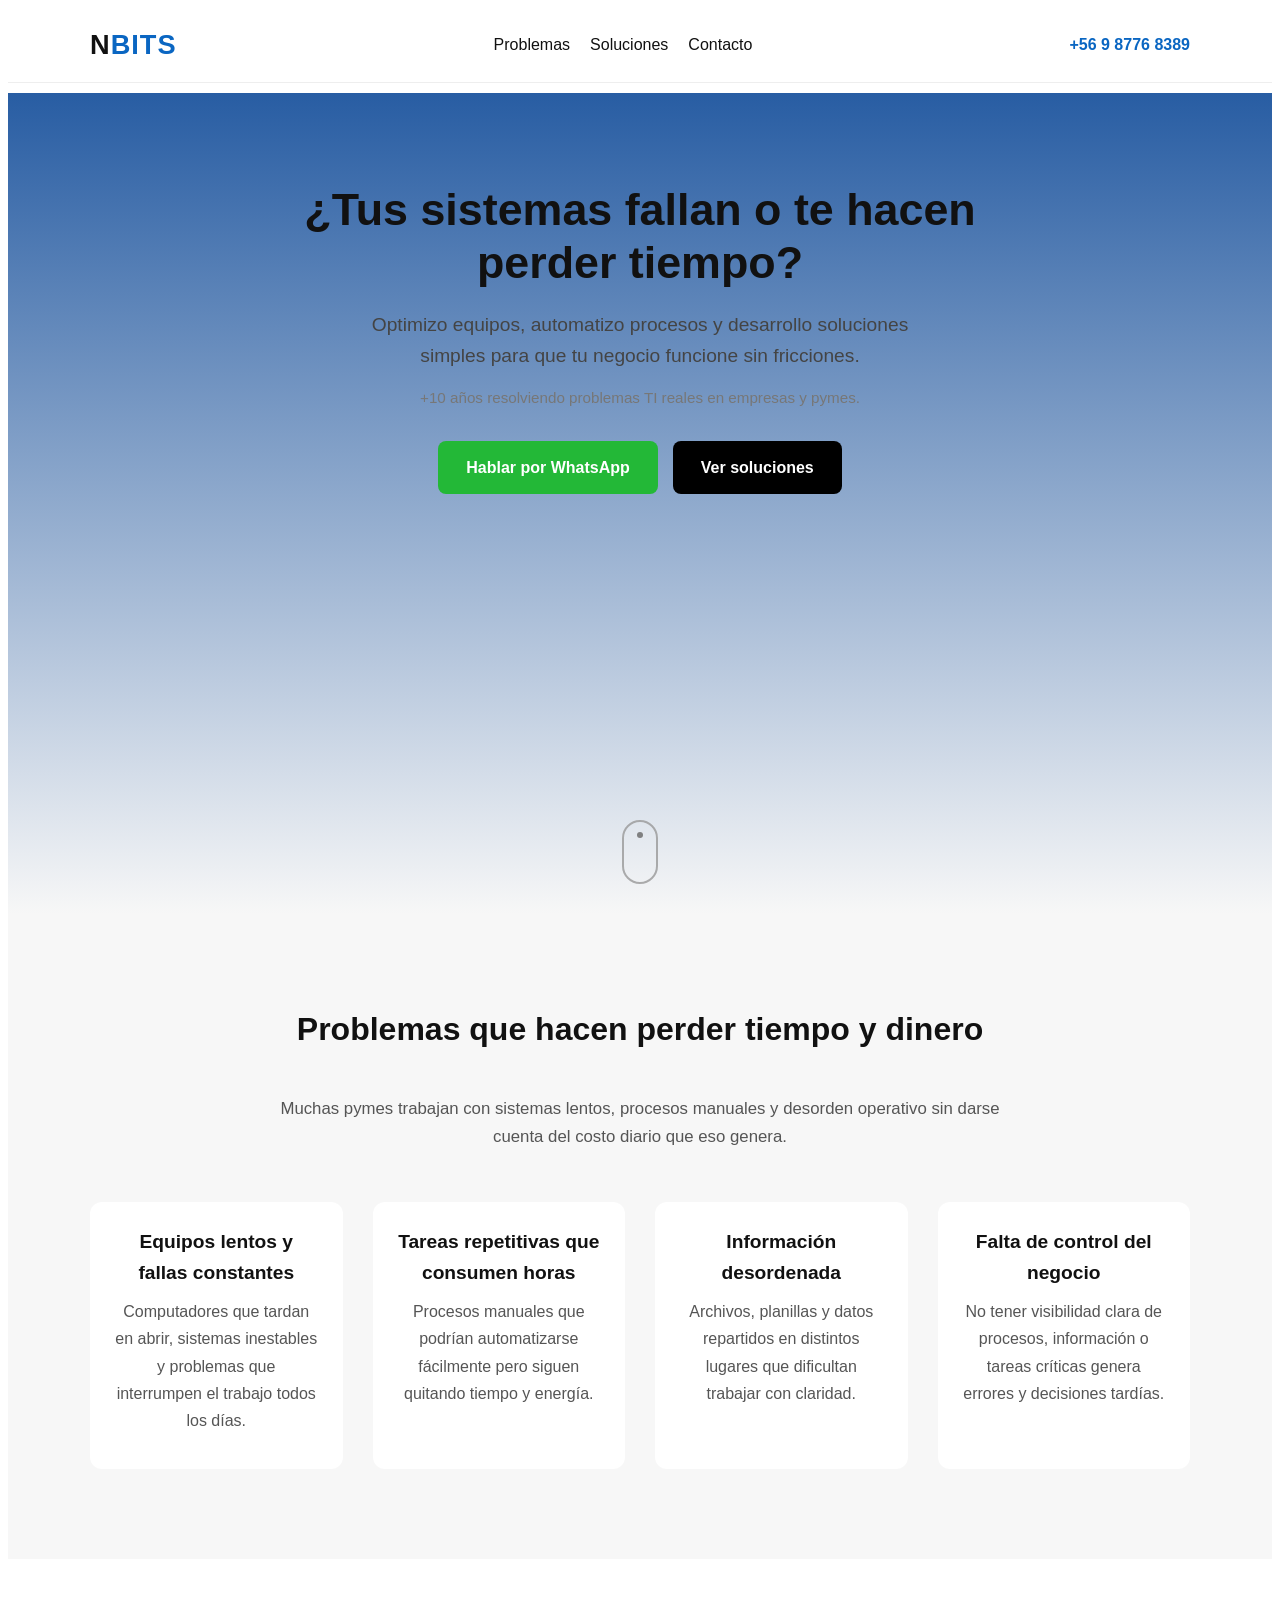
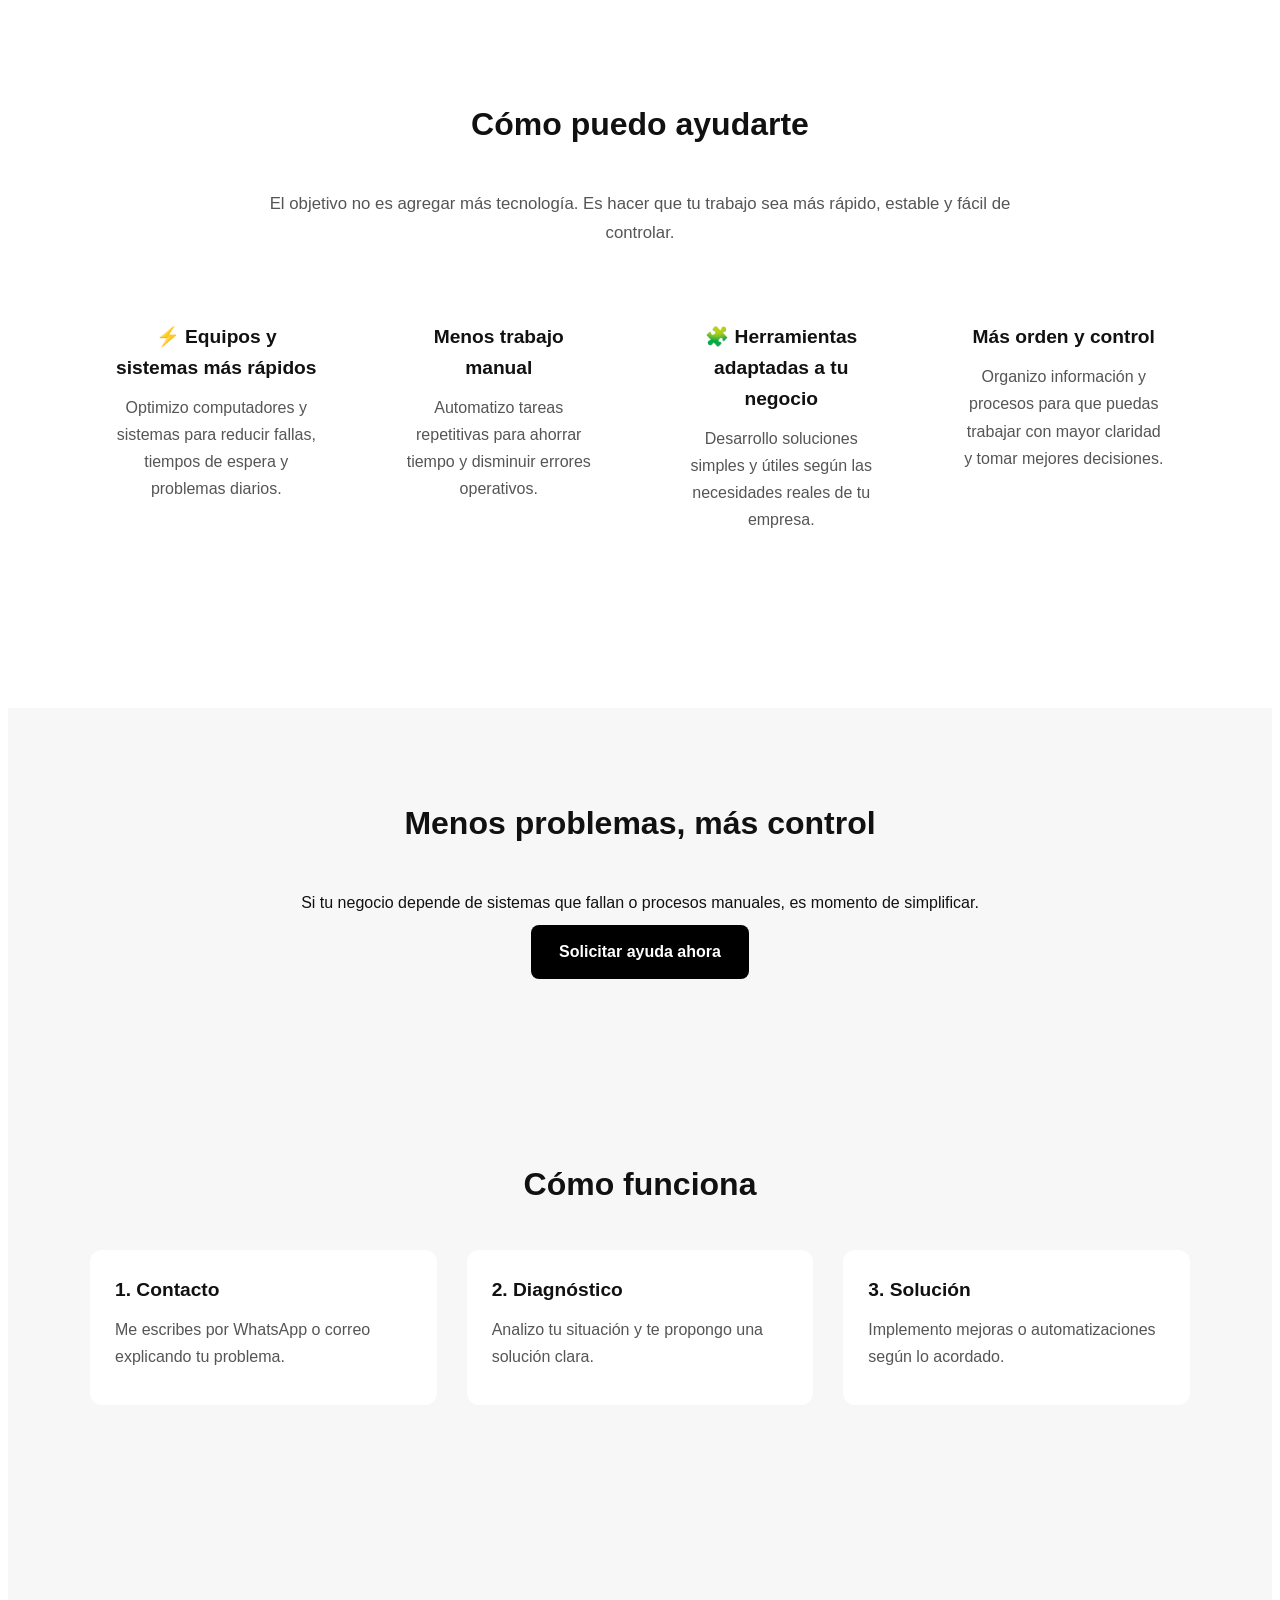
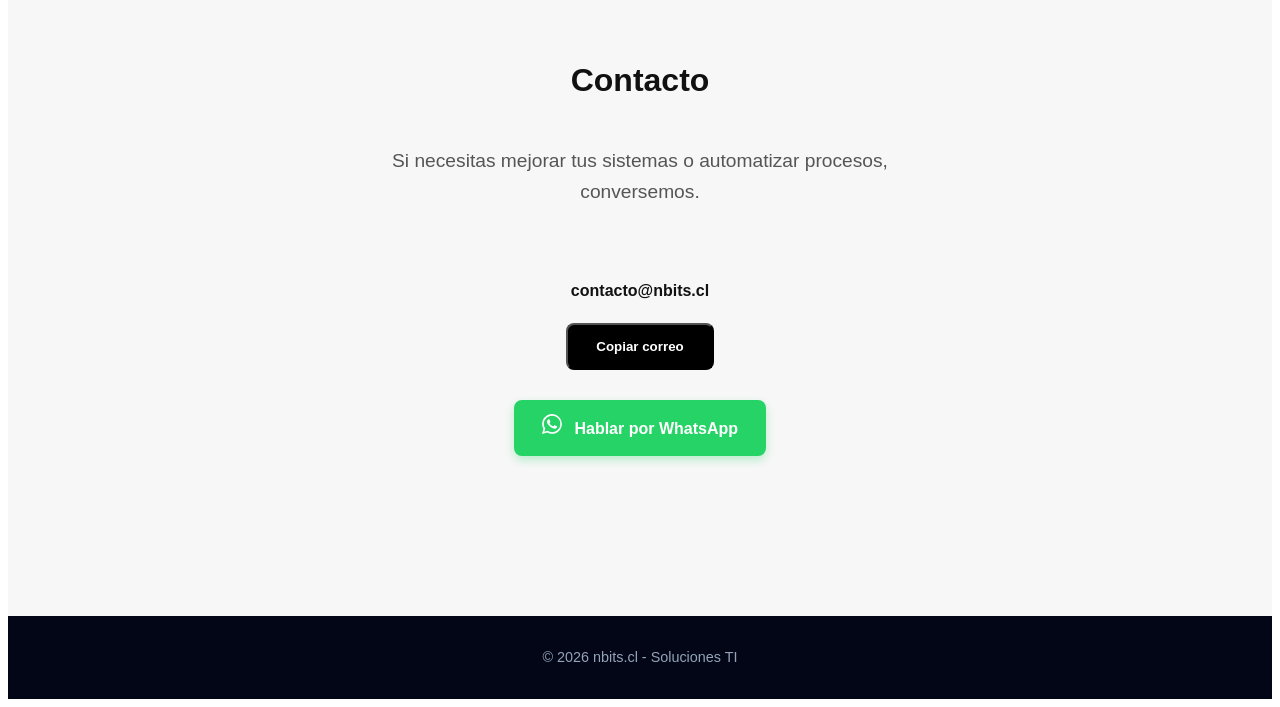
==== index.html @ 5a98ed8c "Add robots.txt for bot access control and create sitemap.xml for site indexing" ====
<!DOCTYPE html>
<html lang="es">

<head>
    <meta charset="UTF-8">
    <meta name="viewport" content="width=device-width, initial-scale=1.0">
    <meta name="description"
        content="Soporte TI, automatización y desarrollo de herramientas para pymes en Puerto Montt. Soluciones simples y efectivas.">
    <meta name="msvalidate.01" content="CCA330833A3603FA3F11E328330E85D5" />
    <title>NBITS | Soluciones TI para pymes en Puerto Montt</title>
    <link rel="stylesheet" href="css/layout.css">
    <link rel="stylesheet" href="css/header.css">
    <link rel="stylesheet" href="css/components.css">
    <link rel="stylesheet" href="css/footer.css">
    <link rel="icon" href="assets/favicon.png">
</head>

<body>


    <nav class="navbar">
        <div class="nav-container">



            <a href="/" class="logo">
                N<span>BITS</span>
            </a>

            <div class="nav-links" id="navLinks">
                <a href="#problemas">Problemas</a>
                <a href="#soluciones">Soluciones</a>
                <a href="#contacto">Contacto</a>
            </div>

            <a href="https://wa.me/56987768389" class="nav-phone" target="_blank">
                +56 9 8776 8389
            </a>

            <div class="menu-toggle" id="menuToggle">
                ☰
            </div>

        </div>
    </nav>


    <header class="hero">
        <div class="container hero-content">

            <h1>
                ¿Tus sistemas fallan o te hacen perder tiempo?
            </h1>

            <p class="subtext">
                Optimizo equipos, automatizo procesos y desarrollo soluciones simples para que tu negocio funcione sin
                fricciones.
            </p>

            <p class="trust">
                +10 años resolviendo problemas TI reales en empresas y pymes.
            </p>

            <div class="actions">
                <a href="https://wa.me/56987768389?text=Hola,%20necesito%20ayuda%20con%20mis%20sistemas"
                    class="btn primary" target="_blank">
                    Hablar por WhatsApp
                </a>

                <a href="#soluciones" class="btn secondary">
                    Ver soluciones
                </a>
            </div>

        </div>

        <a href="#problemas" class="scroll-down">
            <span></span>
        </a>
    </header>

    <section id="problemas">
        <div class="container">

            <h2>Problemas que hacen perder tiempo y dinero</h2>

            <p class="section-intro">
                Muchas pymes trabajan con sistemas lentos, procesos manuales y desorden operativo sin darse cuenta del
                costo diario que eso genera.
            </p>

            <div class="grid">

                <div class="card">
                    <h3>Equipos lentos y fallas constantes</h3>
                    <p>
                        Computadores que tardan en abrir, sistemas inestables y problemas que interrumpen el trabajo
                        todos los días.
                    </p>
                </div>

                <div class="card">
                    <h3>Tareas repetitivas que consumen horas</h3>
                    <p>
                        Procesos manuales que podrían automatizarse fácilmente pero siguen quitando tiempo y energía.
                    </p>
                </div>

                <div class="card">
                    <h3>Información desordenada</h3>
                    <p>
                        Archivos, planillas y datos repartidos en distintos lugares que dificultan trabajar con
                        claridad.
                    </p>
                </div>

                <div class="card">
                    <h3>Falta de control del negocio</h3>
                    <p>
                        No tener visibilidad clara de procesos, información o tareas críticas genera errores y
                        decisiones tardías.
                    </p>
                </div>

            </div>

        </div>
    </section>

    <section id="soluciones">
        <div class="container">

            <h2>Cómo puedo ayudarte</h2>

            <p class="section-intro">
                El objetivo no es agregar más tecnología. Es hacer que tu trabajo sea más rápido, estable y fácil de
                controlar.
            </p>

            <div class="grid">

                <div class="card">
                    <h3>⚡ Equipos y sistemas más rápidos</h3>
                    <p>
                        Optimizo computadores y sistemas para reducir fallas, tiempos de espera y problemas diarios.
                    </p>
                </div>

                <div class="card">
                    <h3>Menos trabajo manual</h3>
                    <p>
                        Automatizo tareas repetitivas para ahorrar tiempo y disminuir errores operativos.
                    </p>
                </div>

                <div class="card">
                    <h3>🧩 Herramientas adaptadas a tu negocio</h3>
                    <p>
                        Desarrollo soluciones simples y útiles según las necesidades reales de tu empresa.
                    </p>
                </div>

                <div class="card">
                    <h3>Más orden y control</h3>
                    <p>
                        Organizo información y procesos para que puedas trabajar con mayor claridad y tomar mejores
                        decisiones.
                    </p>
                </div>

            </div>

        </div>
    </section>

    <!-- <section id="apps">
        <div class="container">
            <h2>Aplicaciones y herramientas</h2>
            <p class="subtext">Algunas soluciones desarrolladas para resolver problemas reales.</p>

            <div class="grid">
                <div class="card">
                    <h3>App de ejemplo 1</h3>
                    <p>Herramienta simple para automatizar tareas básicas.</p>
                    <a href="/apps/app1/" class="btn">Ver aplicación</a>
                </div>

                <div class="card">
                    <h3>App de ejemplo 2</h3>
                    <p>Visualización de datos para mejorar la toma de decisiones.</p>
                    <a href="/apps/app2/" class="btn">Ver aplicación</a>
                </div>
            </div>
        </div>
    </section> -->

    <section id="cierre">
        <div class="container">
            <h2>Menos problemas, más control</h2>
            <p>Si tu negocio depende de sistemas que fallan o procesos manuales, es momento de simplificar.</p>
            <a href="https://wa.me/56987768389?text=Hola,%20necesito%20ayuda%20con%20mis%20sistemas" class="btn"
                target="_blank">
                Solicitar ayuda ahora
            </a>
        </div>
    </section>

    <section id="proceso">
        <div class="container">
            <h2>Cómo funciona</h2>

            <div class="grid">
                <div class="card">
                    <h3>1. Contacto</h3>
                    <p>Me escribes por WhatsApp o correo explicando tu problema.</p>
                </div>

                <div class="card">
                    <h3>2. Diagnóstico</h3>
                    <p>Analizo tu situación y te propongo una solución clara.</p>
                </div>

                <div class="card">
                    <h3>3. Solución</h3>
                    <p>Implemento mejoras o automatizaciones según lo acordado.</p>
                </div>
            </div>
        </div>
    </section>

    <section id="contacto">
        <div class="container">
            <h2>Contacto</h2>
            <p class="subtext">
                Si necesitas mejorar tus sistemas o automatizar procesos, conversemos.
            </p>

            <div class="contact-actions">
                <div class="email-box">
                    <span id="email">contacto@nbits.cl</span>
                    <button onclick="copiarEmail()" class="btn">Copiar correo</button>
                </div>
                <a id="btn-wa"
                    href="https://wa.me/56987768389?text=Hola,%20vi%20tu%20sitio%20nbits.cl%20y%20quiero%20consultar"
                    class="btn-whatsapp" target="_blank">
                    <svg width="20" height="20" viewBox="0 0 24 24" fill="currentColor" style="margin-right: 8px;">
                        <path
                            d="M17.472 14.382c-.297-.149-1.758-.867-2.03-.967-.273-.099-.471-.148-.67.15-.197.297-.767.966-.94 1.164-.173.199-.347.223-.644.075-.297-.15-1.255-.463-2.39-1.475-.883-.788-1.48-1.761-1.653-2.059-.173-.297-.018-.458.13-.606.134-.133.298-.347.446-.52.149-.174.198-.298.298-.497.099-.198.05-.371-.025-.52-.075-.149-.669-1.612-.916-2.207-.242-.579-.487-.5-.669-.51-.173-.008-.371-.01-.57-.01-.198 0-.52.074-.792.372-.272.297-1.04 1.016-1.04 2.479 0 1.462 1.065 2.875 1.213 3.074.149.198 2.096 3.2 5.077 4.487.709.306 1.262.489 1.694.625.712.227 1.36.195 1.871.118.571-.085 1.758-.719 2.006-1.413.248-.694.248-1.289.173-1.413-.074-.124-.272-.198-.57-.347m-5.421 7.403h-.004a9.87 9.87 0 01-5.031-1.378l-.361-.214-3.741.982.998-3.648-.235-.374a9.86 9.86 0 01-1.51-5.26c.001-5.45 4.436-9.884 9.888-9.884 2.64 0 5.122 1.03 6.988 2.898a9.825 9.825 0 012.893 6.994c-.003 5.45-4.437 9.884-9.885 9.884m8.413-18.297A11.815 11.815 0 0012.05 0C5.495 0 .16 5.335.157 11.892c0 2.096.547 4.142 1.588 5.945L0 24l6.335-1.662c1.72.937 3.659 1.432 5.631 1.433h.005c6.554 0 11.89-5.335 11.893-11.893a11.821 11.821 0 00-3.48-8.413Z" />
                    </svg>
                    Hablar por WhatsApp
                </a>
            </div>
        </div>
    </section>

    <footer>
        <p>© 2026 nbits.cl - Soluciones TI</p>
    </footer>



    <div id="toast">Correo copiado</div>


    <div id="dev-menu" class="dev-menu">
        <h3>Panel Dev NBITS</h3>
        <hr>
        <div class="dev-tools">
            <button id="btn-toggle-outlines" class="btn dev-btn">
                Alternar Bordes (Debug)
            </button>
        </div>
    </div>

    <script src="js/app.js"></script>
</body>

</html>
---- css/layout.css ----
/* Temporal: Ver todos los elementos */
/* * {
    outline: 1px solid rgba(255, 0, 0, 0.3) !important;
} */

body {
    font-family: 'Segoe UI', sans-serif;
    /* font-family: Arial, sans-serif; */
    line-height: 1.6;
    color: #111;
}


.section-intro {
    max-width: 750px;
    margin: 0 auto 50px;
    text-align: center;
    color: #555;
    font-size: 1.05rem;
    line-height: 1.7;
}

section {
    padding: 60px 0;
}

section h2 {
    font-size: 2rem;
    margin-bottom: 40px;
    text-align: center;
}


.subtext {
    font-size: 1.2rem;
    color: #555;
    margin-bottom: 30px;
}

/* .container {
    max-width: 900px;
    margin: auto;
    padding: 0 10px;
} */

.container {
    max-width: 1100px;
    margin: 0 auto;
    padding: 80px 20px;
}


h1,
h2,
h3,
p {
    margin: 0;
}

p {
    margin-top: 10px;
    margin-bottom: 10px;
}

h1 {
    font-size: 2.8rem;
    line-height: 1.2;
    margin-bottom: 20px;
}

h2 {
    font-size: 2rem;
    margin-bottom: 20px;
}

h3 {
    font-size: 1.2rem;
    margin-bottom: 10px;
}

/* p {
    margin-bottom: 10px;
} */

.subtext {
    max-width: 600px;
    margin: 0 auto 30px auto;
}

.actions {
    display: flex;
    justify-content: center;
    gap: 15px;
    flex-wrap: wrap;
}

.grid {
    display: grid;
    grid-template-columns: repeat(auto-fit, minmax(250px, 1fr));
    gap: 30px;
}

.card {
    padding: 25px;
    border-radius: 12px;
    background: #ffffff;
    transition: all 0.2s ease;
}

.card:hover {
    transform: translateY(-5px);
    background: #f1f1f1;
}

.card h3 {
    margin-bottom: 10px;
}

.card p {
    color: #555;
    line-height: 1.7;
}

#problemas {
    padding: 10px 20px;
    background: #f7f7f7;
    text-align: center;
}

#problemas h2 {
    margin-bottom: 40px;
    font-size: 2rem;
}

/* como puedo ayudarte */
#soluciones {
    padding: 60px 0px;
    /* background-color: #FFFF; */
    background: #ffffff;
    text-align: center;
    /* background: #fff; */
}

#soluciones h2 {
    margin-bottom: 40px;
    font-size: 2rem;
}

/* #soluciones .card {
    background: #f9f9f9;
    color: rgb(10, 8, 8);
}

#soluciones .card p {
    color: #1e45c5;
} */

/* Menos problemas, más control */
#cierre {
    padding: 10px 20px;
    background: #f7f7f7;
    text-align: center;

}

/* Como funciona */
#proceso {
    padding: 10px 20px;
    background: #f7f7f7;
}

#contacto {
    padding: 80px 20px;
    background: #f7f7f7;
    text-align: center;

}

#contacto .subtext {
    margin-bottom: 30px;
}

/* Centrar los bloques de email y WhatsApp */
.contact-actions {
    display: flex;
    flex-direction: column;
    /* Apila los elementos uno bajo otro */
    align-items: center;
    /* Los centra horizontalmente */
    gap: 30px;
    /* Espacio entre el bloque de email y el botón de WA */
    margin-top: 40px;
    width: 100%;
}

/* Centrar el contenido general de la sección */
#contacto .container {
    display: flex;
    flex-direction: column;
    align-items: center;
    text-align: center;
    /* Centra el H2 y el P */
}


/* Centrar lo que hay dentro de la caja de email */
.email-box {

    display: flex;
    flex-direction: column;
    align-items: center;
    gap: 10px;
}


.email-box span {
    display: block;
    margin-bottom: 10px;
    font-weight: bold;
}

#toast {
    position: fixed;
    bottom: 20px;
    right: 20px;
    background: #000;
    color: #fff;
    padding: 10px 20px;
    border-radius: 6px;
    opacity: 0;
    transition: opacity 0.3s;
}

#toast.show {
    opacity: 1;
    transform: translateY(0);
}

@media (max-width: 768px) {
    .grid {
        grid-template-columns: 1fr;
    }
}
---- css/header.css ----
header {
    text-align: center;
    padding: 60px 20px 80px;
    margin-top: 60px;
}

header h1 {
    font-size: 2.5rem;
    line-height: 1.3;
    margin-bottom: 20px;
}

/* .hero {
    margin-top: 10px;
    text-align: center;
    padding: 10px 20px 100px;
    background: linear-gradient(to bottom, #285da3, #f7f7f7);
}
 */
.hero {
    min-height: 90vh;
    margin-top: 10px;
    display: flex;
    align-items: flex-start;
    justify-content: center;
    text-align: center;    
    padding: 10px 20px 1px;
    background: linear-gradient(to bottom, #285da3, #f7f7f7);
    position: relative;
}

.hero-content {
    max-width: 800px;
    margin: 0 auto;
}

.hero h1 {
    font-size: 2.8rem;
    line-height: 1.2;
    margin-bottom: 20px;
}

.hero .subtext {
    font-size: 1.2rem;
    color: #444;
    margin-bottom: 15px;
}

.hero .trust {
    font-size: 0.95rem;
    color: #777;
    margin-bottom: 30px;
}

.hero h1,
.hero .subtext,
.hero .trust,
.hero .actions {
    opacity: 0;
    transform: translateY(10px);
    animation: fadeUp 0.6s ease forwards;
}

.hero .subtext {
    animation-delay: 0.1s;
}

.hero .trust {
    animation-delay: 0.2s;
}

.hero .actions {
    animation-delay: 0.3s;
}

.scroll-down {
    position: absolute;
    bottom: 30px;
    left: 50%;

    transform: translateX(-50%);

    width: 32px;
    height: 50px;

    border: 2px solid #999;
    border-radius: 20px;

    display: flex;
    justify-content: center;
    align-items: flex-start;

    padding-top: 10px;

    text-decoration: none;

    opacity: 0.8;

    transition: all 0.2s ease;
}

.scroll-down span {
    width: 6px;
    height: 6px;

    background: #666;
    border-radius: 50%;

    animation: scrollAnim 1.5s infinite;
}

.scroll-down:hover {
    border-color: #0A66C2;
}

@keyframes scrollAnim {

    0% {
        opacity: 0;
        transform: translateY(0);
    }

    40% {
        opacity: 1;
    }

    80% {
        opacity: 0;
        transform: translateY(14px);
    }

    100% {
        opacity: 0;
    }
}



@keyframes bounce {
    0%, 100% {
        transform: translateY(0);
    }

    50% {
        transform: translateY(8px);
    }
}

@keyframes fadeUp {
    to {
        opacity: 1;
        transform: translateY(0);
    }
}

.logo {
    font-size: 1.7rem;
    font-weight: 800;
    letter-spacing: 1px;
    color: #111;
    text-decoration: none;
    cursor: pointer;
    transition: all 0.2s ease;
}

.logo span {
    color: #0A66C2;
}

.logo:hover {
    transform: scale(1.03);
}

/* NAVBAR BASE */
.navbar {
    position: sticky;
    top: 0;
    background: #fff;
    border-bottom: 1px solid #eee;
    z-index: 1000;
}

.nav-container {
    max-width: 1100px;
    margin: 0 auto;
    padding: 15px 20px;

    display: flex;
    justify-content: space-between;
    align-items: center;
}

/* LINKS */
.nav-links {
    display: flex;
    gap: 20px;
}

.nav-links a {
    text-decoration: none;
    color: #111;
    font-weight: 500;
}

.nav-phone {
    text-decoration: none;
    color: #0A66C2;
    font-weight: 700;
    transition: all 0.2s ease;
}

.nav-phone:hover {
    opacity: 0.8;
}

/* BOTÓN HAMBURGUESA */
.menu-toggle {
    display: none;
    font-size: 1.8rem;
    cursor: pointer;
}

/* Animación de las rayitas del botón */
.menu-toggle.active {
    transform: rotate(90deg);
    /* El botón gira */
    color: red;
    /* O cambia de color para notar el cambio */
    transition: 0.3s ease;
}

/* MOBILE */
@media (max-width: 768px) {

    .nav-links {
        position: absolute;
        top: 60px;
        right: 0;
        background: #fff;
        width: 100%;
        flex-direction: column;
        align-items: center;
        gap: 20px;
        padding: 20px 0;
        display: none;
        border-top: 1px solid #eee;
    }

    .nav-links.active {
        display: flex;
    }

    .menu-toggle {
        display: block;
    }
}

/* Ajuste vital para móviles */
@media (max-width: 768px) {
    .hero {
        /* En móviles, menos es más: 40px arriba y 30px abajo */
        padding: 10px 15px 30px;
        margin-top: 50px;
        /* Si el menú móvil es más pequeño */
    }
}

@media (max-width: 768px) {
    .nav-phone {
        display: none;
    }
}
---- css/components.css ----
.btn {
    display: inline-block;
    background: #000;
    color: #fff;
    padding: 14px 28px;
    border-radius: 8px;
    text-decoration: none;
    font-weight: 600;
    transition: all 0.2s ease;
    
}


.btn.primary {
    background: #23b837;
    color: #fff;
}

.btn.primary:hover {
    background: #084C99;
}

.btn-whatsapp {

    display: inline-block;
    
    padding: 14px 28px;
    border-radius: 8px;
    text-decoration: none;
    font-weight: 600;
    transition: all 0.2s ease;

    background-color: #25D366; /* Verde oficial de WhatsApp */
    color: white;
    box-shadow: 0 4px 10px rgba(37, 211, 102, 0.3);

}

.btn-whatsapp:hover {
    background-color: #128C7E; /* Un verde más oscuro */
    transform: translateY(-2px); /* Pequeño salto hacia arriba */
    box-shadow: 0 6px 15px rgba(37, 211, 102, 0.4);
    color: white; /* Asegura que el texto siga blanco */
}

/* Efecto al hacer clic */
.btn-whatsapp:active {
    transform: translateY(0);
}

/* ==========================================
   PANEL DE DESARROLLADOR (TEMPORAL)
   ========================================== */

/* Contenedor del menú flotante */
#dev-menu {
    position: fixed;
    bottom: 20px;
    right: 20px;
    background-color: #1e1e1e;
    color: #00ff66; /* Verde tipo consola matrix */
    padding: 15px;
    border-radius: 8px;
    box-shadow: 0 10px 30px rgba(0, 0, 0, 0.5);
    font-family: monospace;
    z-index: 999999; /* Nos aseguramos de que esté por encima de TODO */
    border: 1px solid #333;
    display: none; /* Oculto por defecto */
    width: 250px;
}

/* Clase que activará JavaScript para mostrarlo */
#dev-menu.show {
    display: block;
}

#dev-menu h3 {
    margin: 0 0 10px 0;
    font-size: 14px;
    text-align: center;
}

#dev-menu hr {
    border: 0;
    border-top: 1px solid #333;
    margin-bottom: 15px;
}

/* Botón estilo consola */
.dev-btn {
    width: 100%;
    background-color: #333 !important;
    color: #fff !important;
    padding: 8px !important;
    font-size: 12px !important;
    border: 1px solid #555 !important;
    cursor: pointer;
}

.dev-btn:hover {
    background-color: #444 !important;
    border-color: #00ff66 !important;
}

/* INTERRUPTOR DE RAYOS X (Tu código) */
body.debug-active * {
    outline: 1px solid rgba(255, 0, 0, 0.3) !important;
}
---- css/footer.css ----
footer {
    background: #020617;
    color: #94a3b8;
    text-align: center;
    padding: 20px;
    font-size: 0.9rem;
}
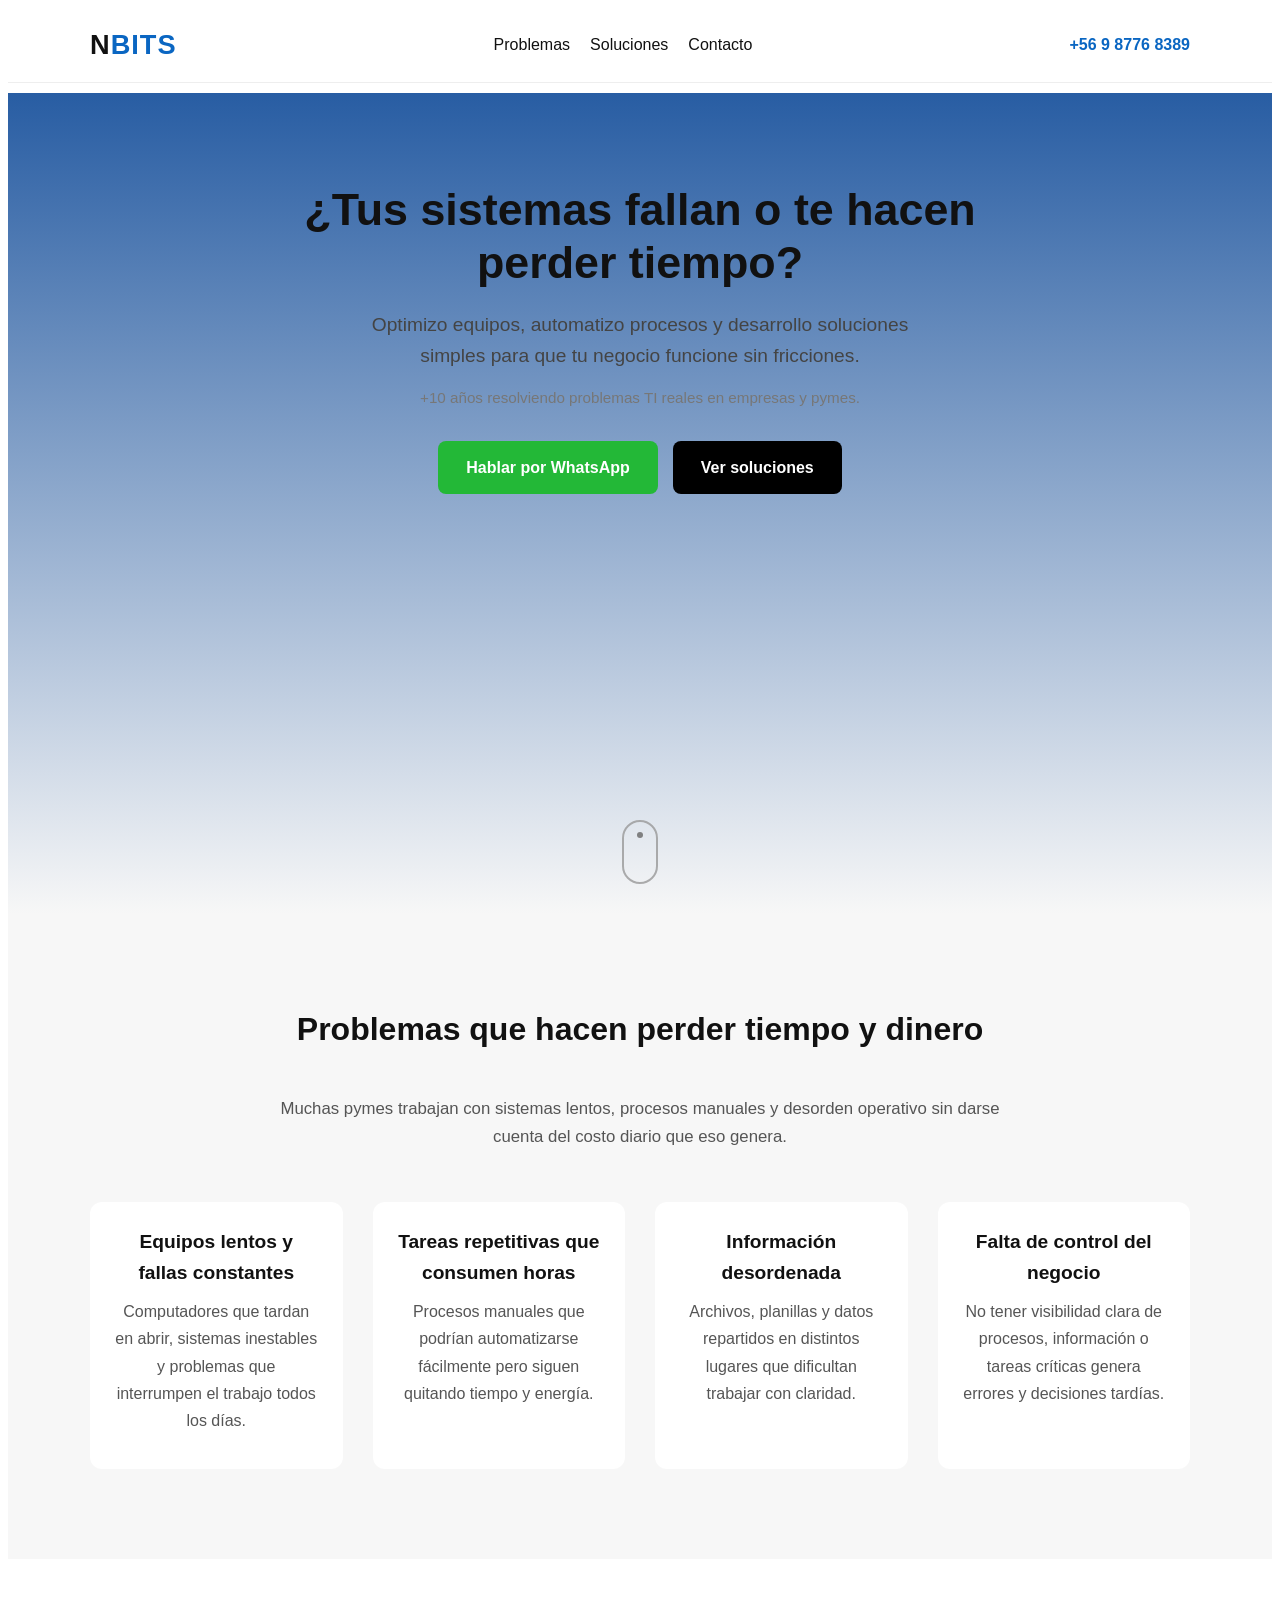
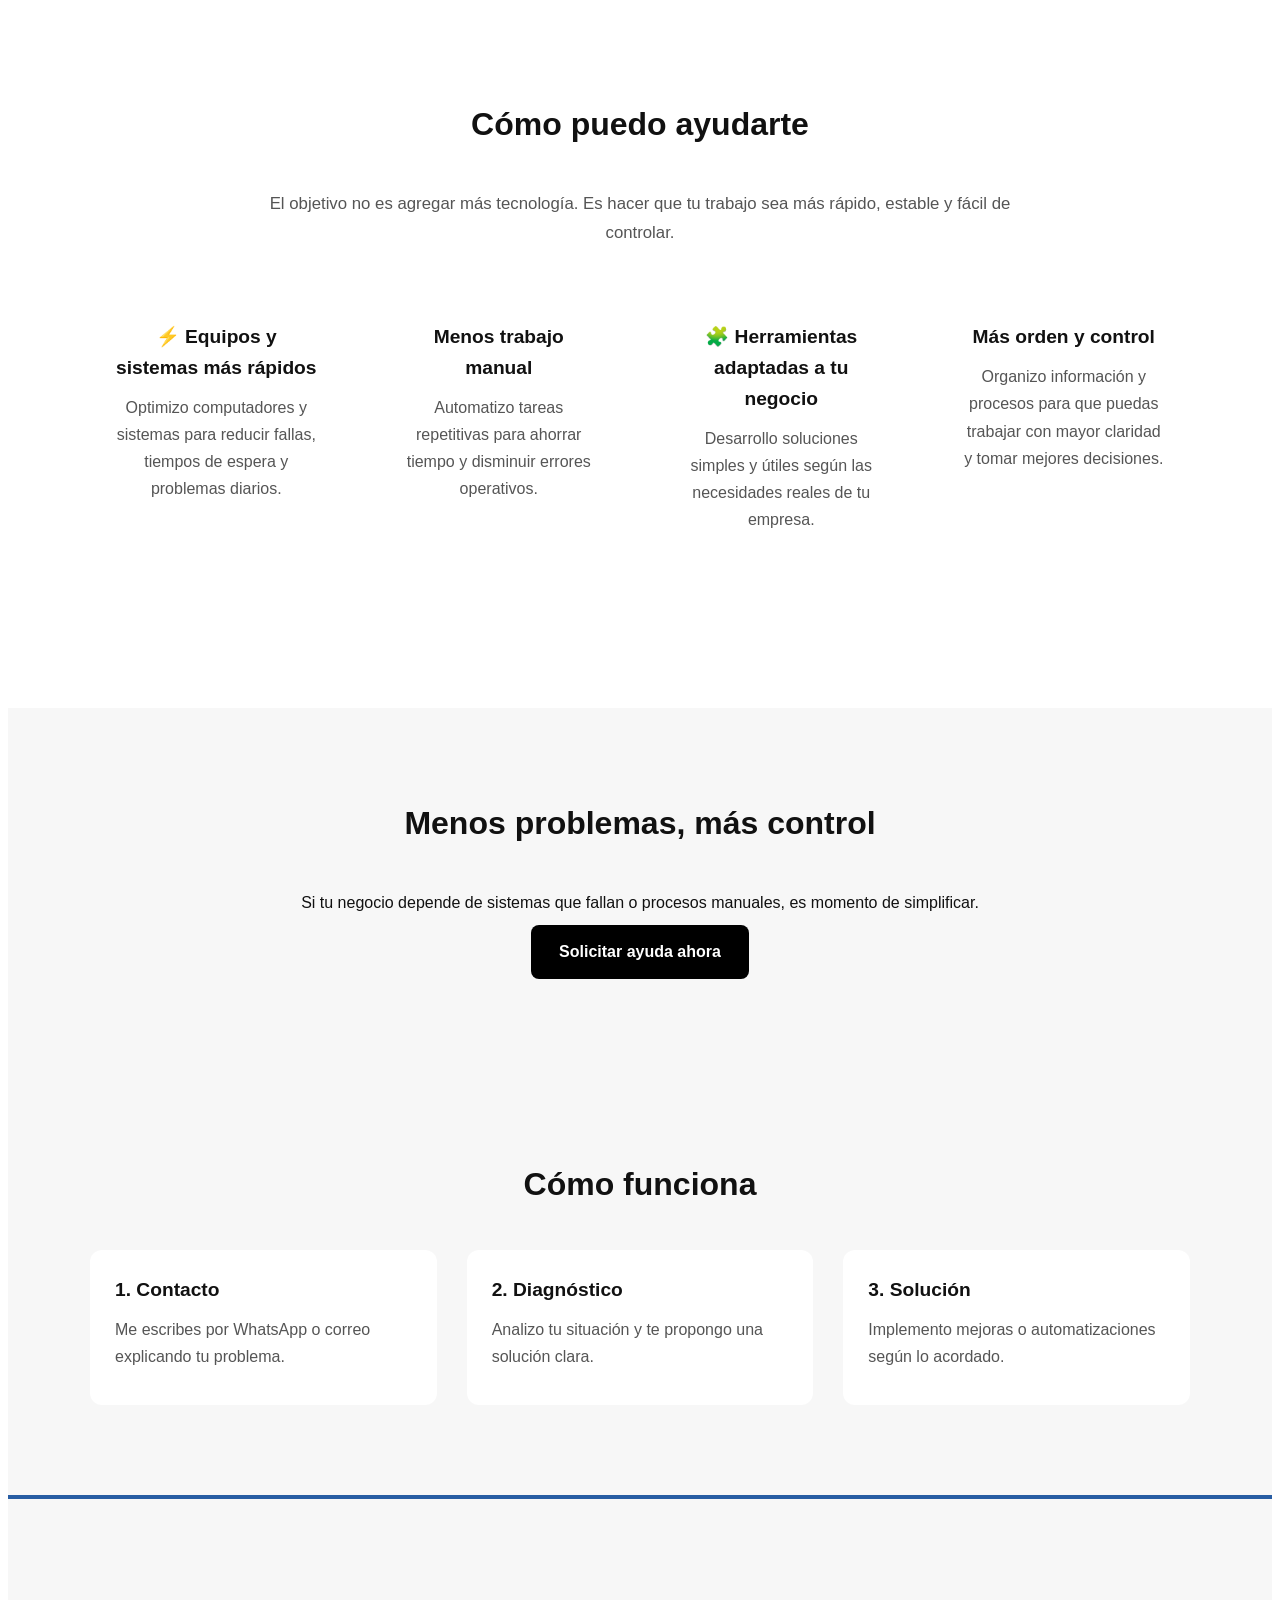
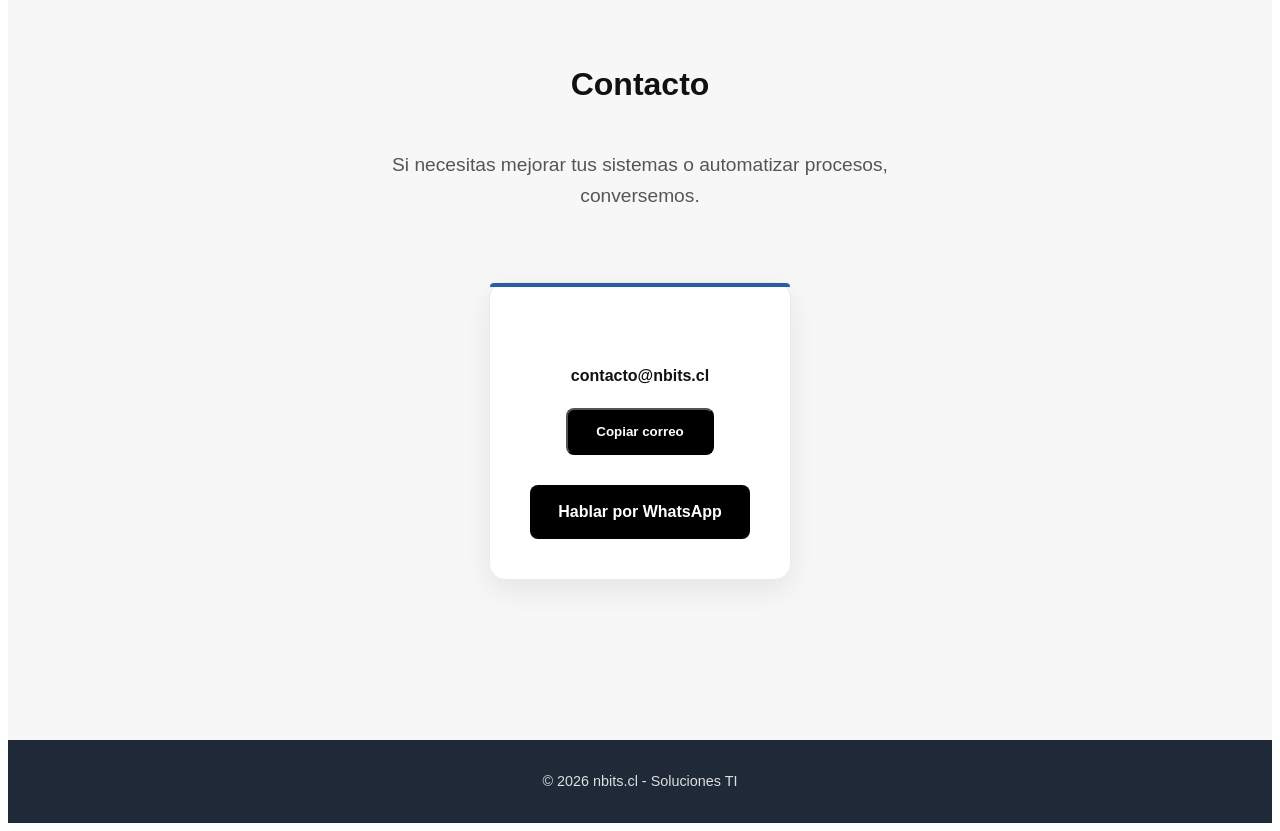
==== commit b9f72056: "Revamp footer styles and add contact section with email and WhatsApp options" ====
--- a/index.html
+++ b/index.html
@@ -2,12 +2,94 @@
 <html lang="es">
 
 <head>
+
+    <meta name="msvalidate.01" content="CCA330833A3603FA3F11E328330E85D5" />
+
+    <!-- SEO Básico -->
+    <title>NBits | Soporte TI e Inteligencia Artificial en Puerto Montt</title>
+
+    <meta name="description"
+        content="NBits ofrece soporte TI, automatización con inteligencia artificial, desarrollo web y asesoría tecnológica para empresas y personas en Puerto Montt y todo Chile.">
+
+    <meta name="keywords"
+        content="soporte TI, inteligencia artificial, soporte técnico, desarrollo web, automatización IA, Puerto Montt, Chile">
+
+    <meta name="author" content="NBits">
+
+    <meta name="robots" content="index, follow">
+
     <meta charset="UTF-8">
+
     <meta name="viewport" content="width=device-width, initial-scale=1.0">
-    <meta name="description"
-        content="Soporte TI, automatización y desarrollo de herramientas para pymes en Puerto Montt. Soluciones simples y efectivas.">
-    <meta name="msvalidate.01" content="CCA330833A3603FA3F11E328330E85D5" />
-    <title>NBITS | Soluciones TI para pymes en Puerto Montt</title>
+
+    <!-- Open Graph / Redes Sociales -->
+    <meta property="og:title" content="NBits | Soporte TI e Inteligencia Artificial">
+
+    <meta property="og:description"
+        content="Servicios de soporte TI, automatización e inteligencia artificial para empresas y personas.">
+
+    <meta property="og:type" content="website">
+
+    <meta property="og:url" content="https://nbits.cl">
+
+    <meta property="og:image" content="https://nbits.cl/img/preview.jpg">
+
+    <meta property="og:locale" content="es_CL">
+
+    <meta property="og:site_name" content="NBits">
+
+    <!-- Twitter / X -->
+    <meta name="twitter:card" content="summary_large_image">
+
+    <meta name="twitter:title" content="NBits | Soporte TI e IA">
+
+    <meta name="twitter:description" content="Soporte TI, automatización y desarrollo web en Puerto Montt y Chile.">
+
+    <meta name="twitter:image" content="https://nbits.cl/img/preview.jpg">
+
+    <!-- Tema navegador móvil -->
+    <meta name="theme-color" content="#285da3">
+
+    <script type="application/ld+json">
+{
+  "@context": "https://schema.org",
+  "@type": "LocalBusiness",
+
+  "name": "NBits",
+
+  "url": "https://nbits.cl",
+
+  "logo": "https://nbits.cl/img/logo.png",
+
+  "image": "https://nbits.cl/img/preview.jpg",
+
+  "description": "NBits ofrece soporte TI, automatización con inteligencia artificial, desarrollo web y asesoría tecnológica en Puerto Montt y Chile.",
+
+  "address": {
+    "@type": "PostalAddress",
+    "addressLocality": "Puerto Montt",
+    "addressRegion": "Los Lagos",
+    "addressCountry": "CL"
+  },
+
+  "areaServed": {
+    "@type": "Country",
+    "name": "Chile"
+  },
+
+  "founder": {
+    "@type": "Person",
+    "name": "Ricardo Nieto"
+  },
+
+  "sameAs": [
+    "https://youtube.com/",
+    "https://github.com/"
+  ]
+}
+</script>
+
+
     <link rel="stylesheet" href="css/layout.css">
     <link rel="stylesheet" href="css/header.css">
     <link rel="stylesheet" href="css/components.css">
@@ -229,6 +311,38 @@
     </section>
 
     <section id="contacto">
+        <div class="container">
+
+            <h2>Contacto</h2>
+
+            <p class="subtext">
+                Si necesitas mejorar tus sistemas o automatizar procesos, conversemos.
+            </p>
+
+            <div class="contact-card">
+
+                <div class="contact-actions">
+
+                    <div class="email-box">
+                        <span id="email">contacto@nbits.cl</span>
+                        <button onclick="copiarEmail()" class="btn">
+                            Copiar correo
+                        </button>
+                    </div>
+
+                    <a href="https://wa.me/56987768389?text=Hola,%20vi%20tu%20sitio%20nbits.cl%20y%20quiero%20consultar"
+                        class="btn" target="_blank">
+                        Hablar por WhatsApp
+                    </a>
+
+                </div>
+
+            </div>
+
+        </div>
+    </section>
+
+    <!-- <section id="contacto">
         <div class="container">
             <h2>Contacto</h2>
             <p class="subtext">
@@ -251,7 +365,7 @@
                 </a>
             </div>
         </div>
-    </section>
+    </section> -->
 
     <footer>
         <p>© 2026 nbits.cl - Soluciones TI</p>
--- a/css/layout.css
+++ b/css/layout.css
@@ -171,8 +171,9 @@
 
 #contacto {
     padding: 80px 20px;
-    background: #f7f7f7;
-    text-align: center;
+    text-align: center;
+    background: #f7f7f7;
+    border-top: 4px solid #285da3;
 
 }
 
@@ -202,6 +203,38 @@
     /* Centra el H2 y el P */
 }
 
+.contact-card {
+
+    position: relative;
+    max-width: 700px;
+    margin: 40px auto 0;
+    padding: 40px;
+
+    background: #ffffff;
+
+    border-radius: 16px;
+
+    box-shadow:
+        0 10px 30px rgba(0, 0, 0, 0.08);
+
+    border: 1px solid #eaeaea;
+}
+
+.contact-card::before {
+    content: "";
+
+    position: absolute;
+    top: 0;
+    left: 0;
+
+    width: 100%;
+    height: 4px;
+
+    background: #285da3;
+
+    border-radius: 16px 16px 0 0;
+}
+
 
 /* Centrar lo que hay dentro de la caja de email */
 .email-box {
--- a/css/footer.css
+++ b/css/footer.css
@@ -1,7 +1,12 @@
 footer {
-    background: #020617;
-    color: #94a3b8;
+    background: #1f2937;
+    color: #ffffff;
+    padding: 30px 20px;
     text-align: center;
-    padding: 20px;
+}
+
+footer p {
+    margin: 0;
+    opacity: 0.85;
     font-size: 0.9rem;
 }
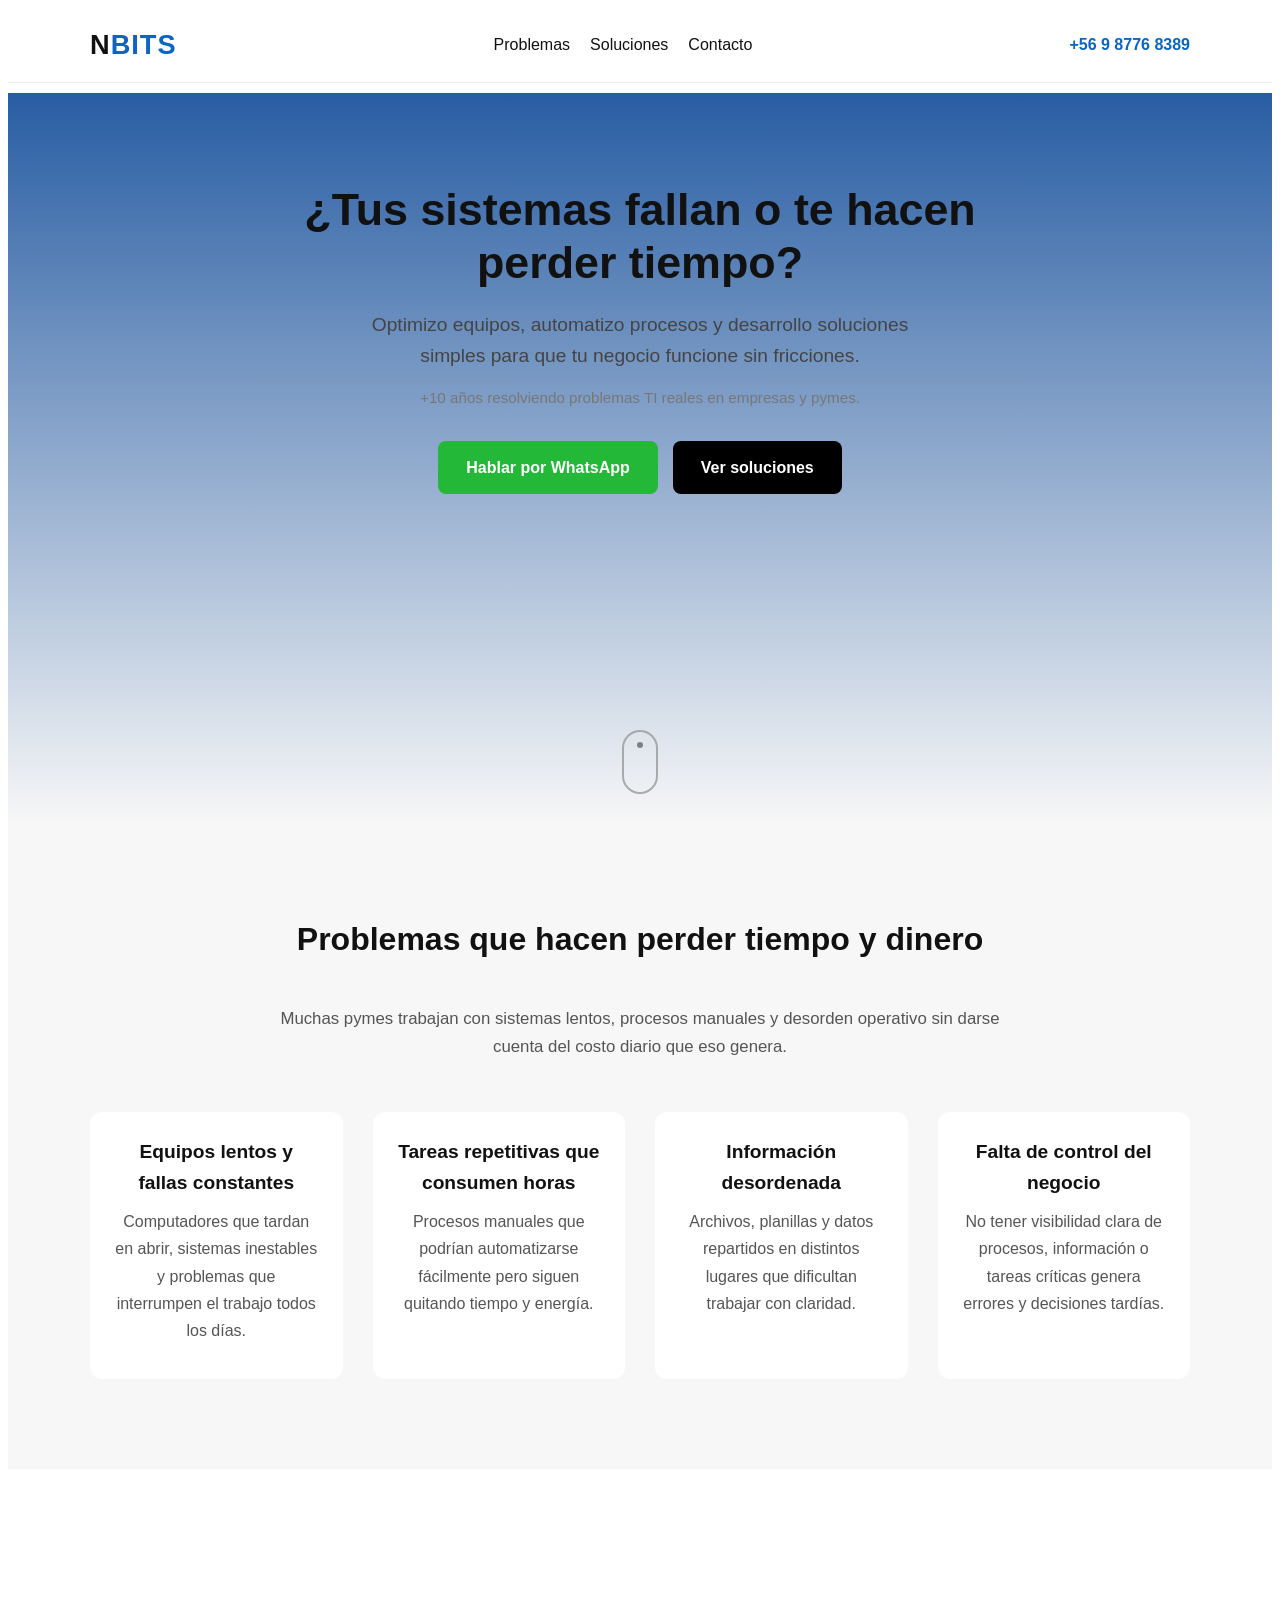
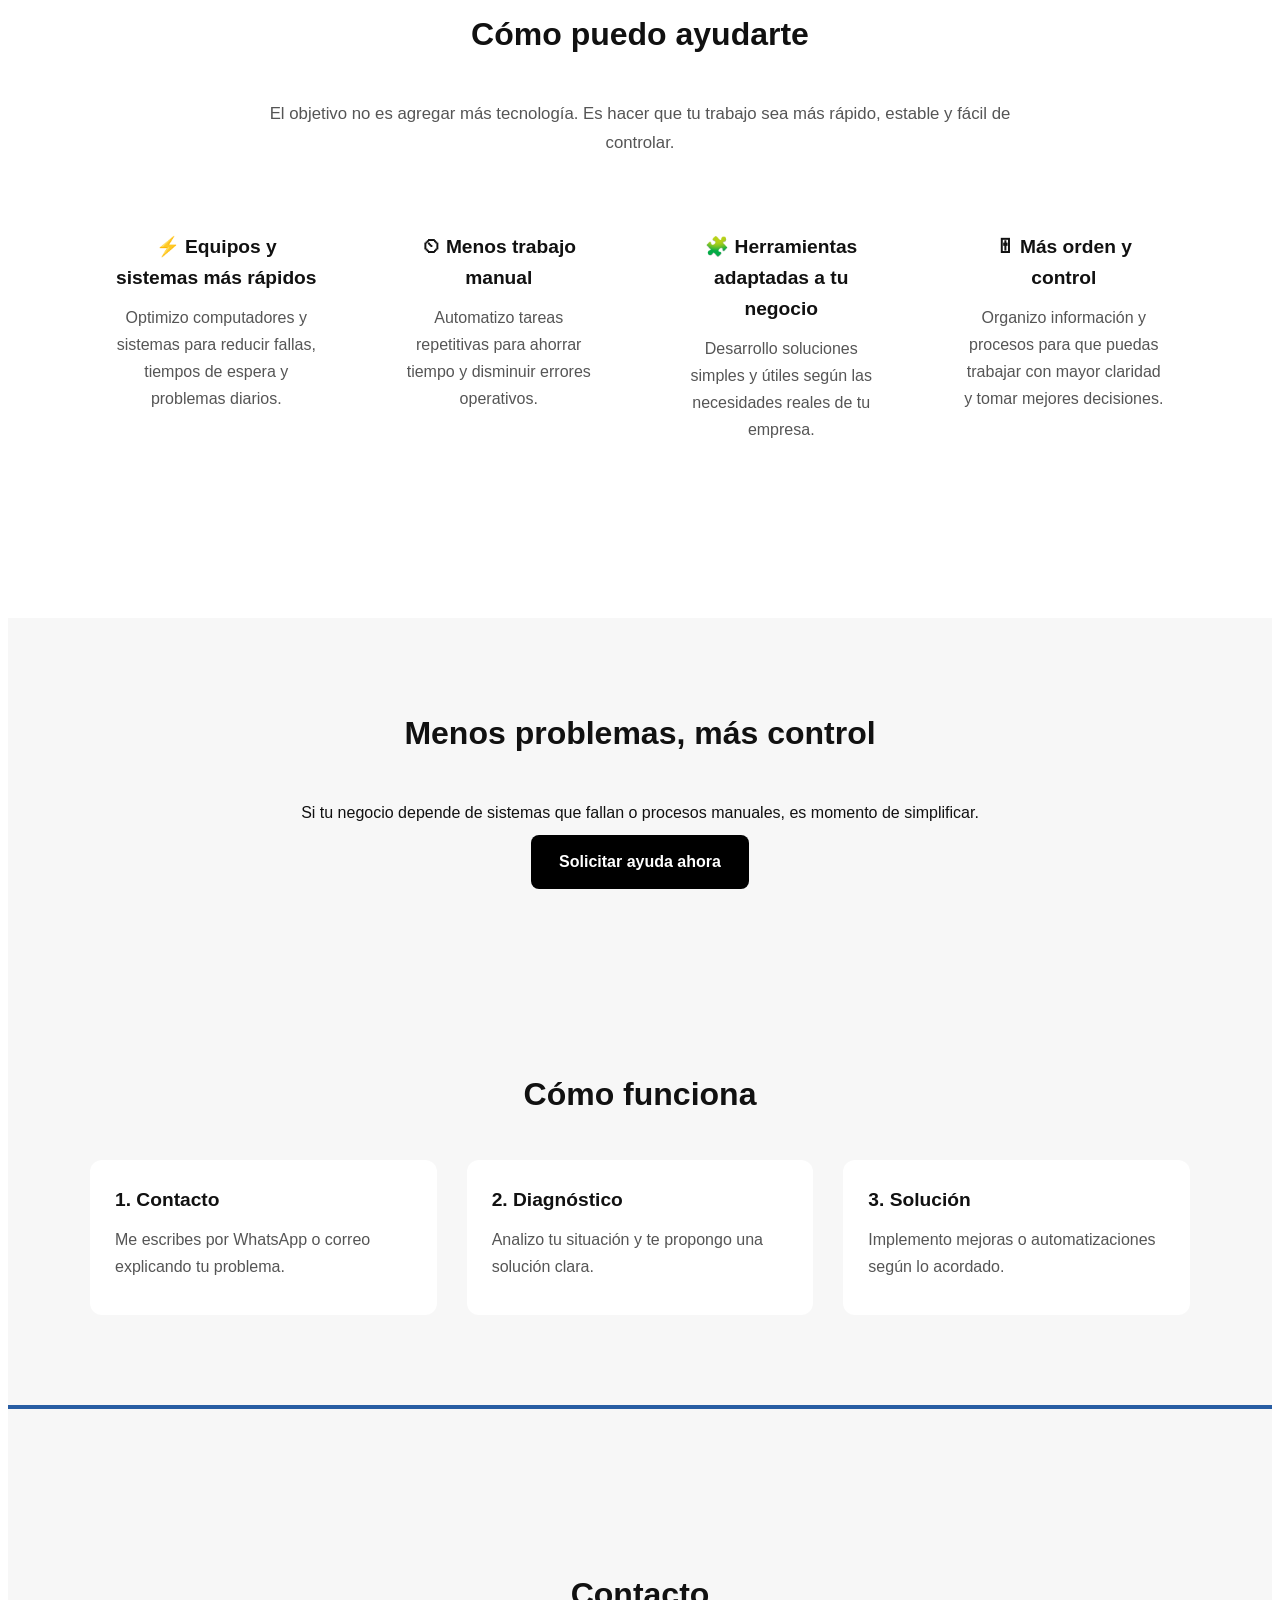
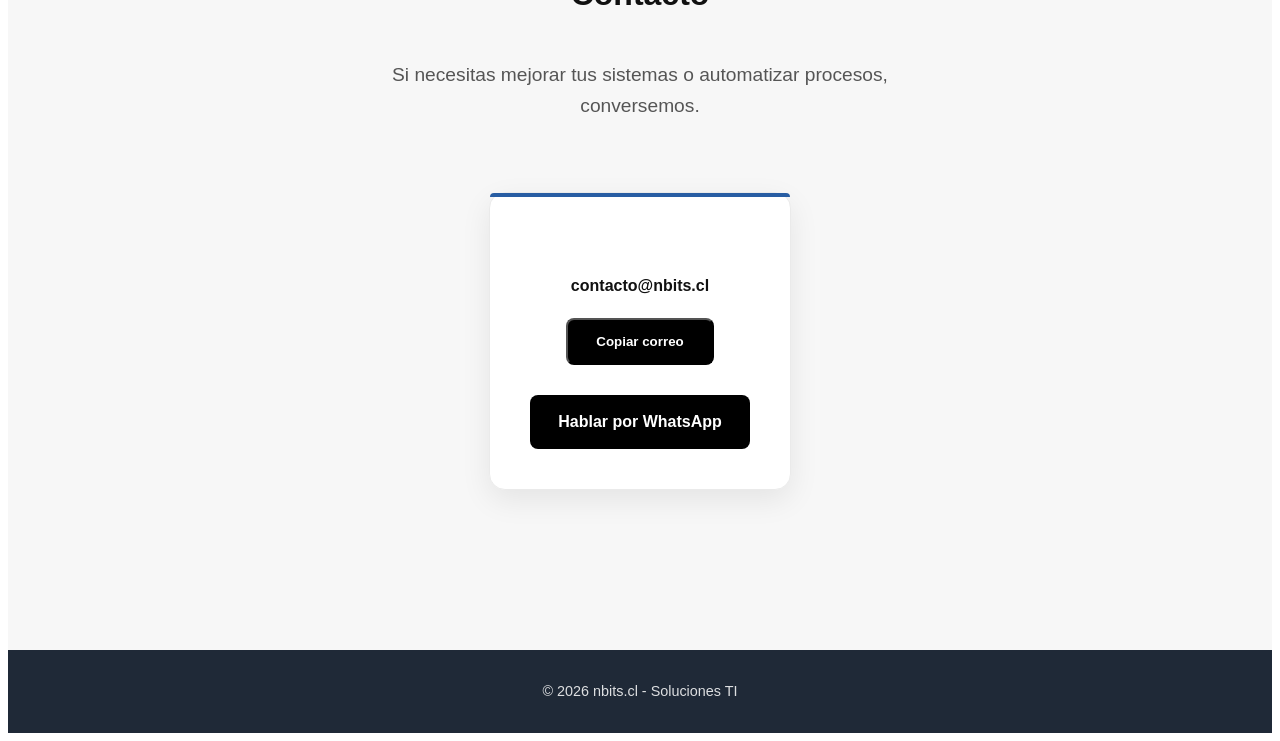
==== commit 90471fc7: "Adjust hero section height to 80vh and add icons to service headings for improved visual appeal" ====
--- a/index.html
+++ b/index.html
@@ -229,7 +229,7 @@
                 </div>
 
                 <div class="card">
-                    <h3>Menos trabajo manual</h3>
+                    <h3>⏲ Menos trabajo manual</h3>
                     <p>
                         Automatizo tareas repetitivas para ahorrar tiempo y disminuir errores operativos.
                     </p>
@@ -243,7 +243,7 @@
                 </div>
 
                 <div class="card">
-                    <h3>Más orden y control</h3>
+                    <h3>🎚 Más orden y control</h3>
                     <p>
                         Organizo información y procesos para que puedas trabajar con mayor claridad y tomar mejores
                         decisiones.
--- a/css/header.css
+++ b/css/header.css
@@ -18,7 +18,7 @@
 }
  */
 .hero {
-    min-height: 90vh;
+    min-height: 80vh;
     margin-top: 10px;
     display: flex;
     align-items: flex-start;
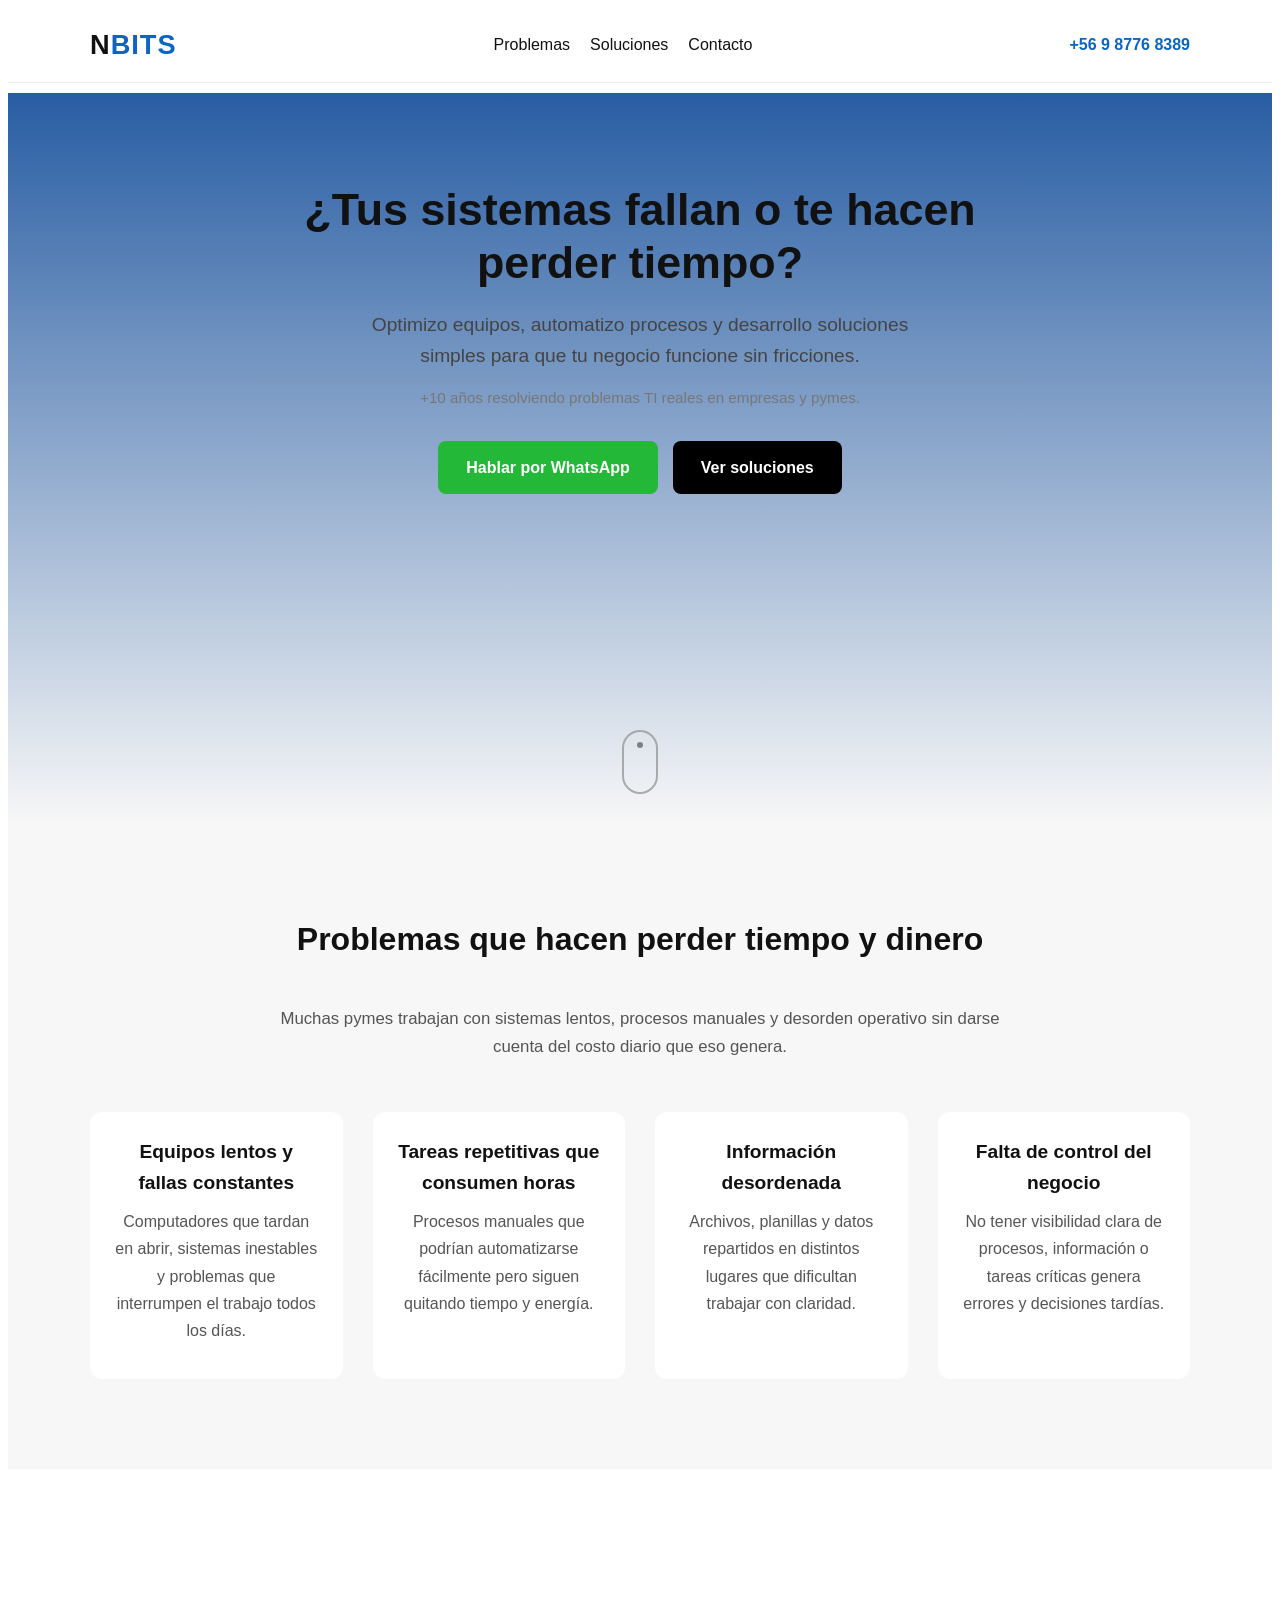
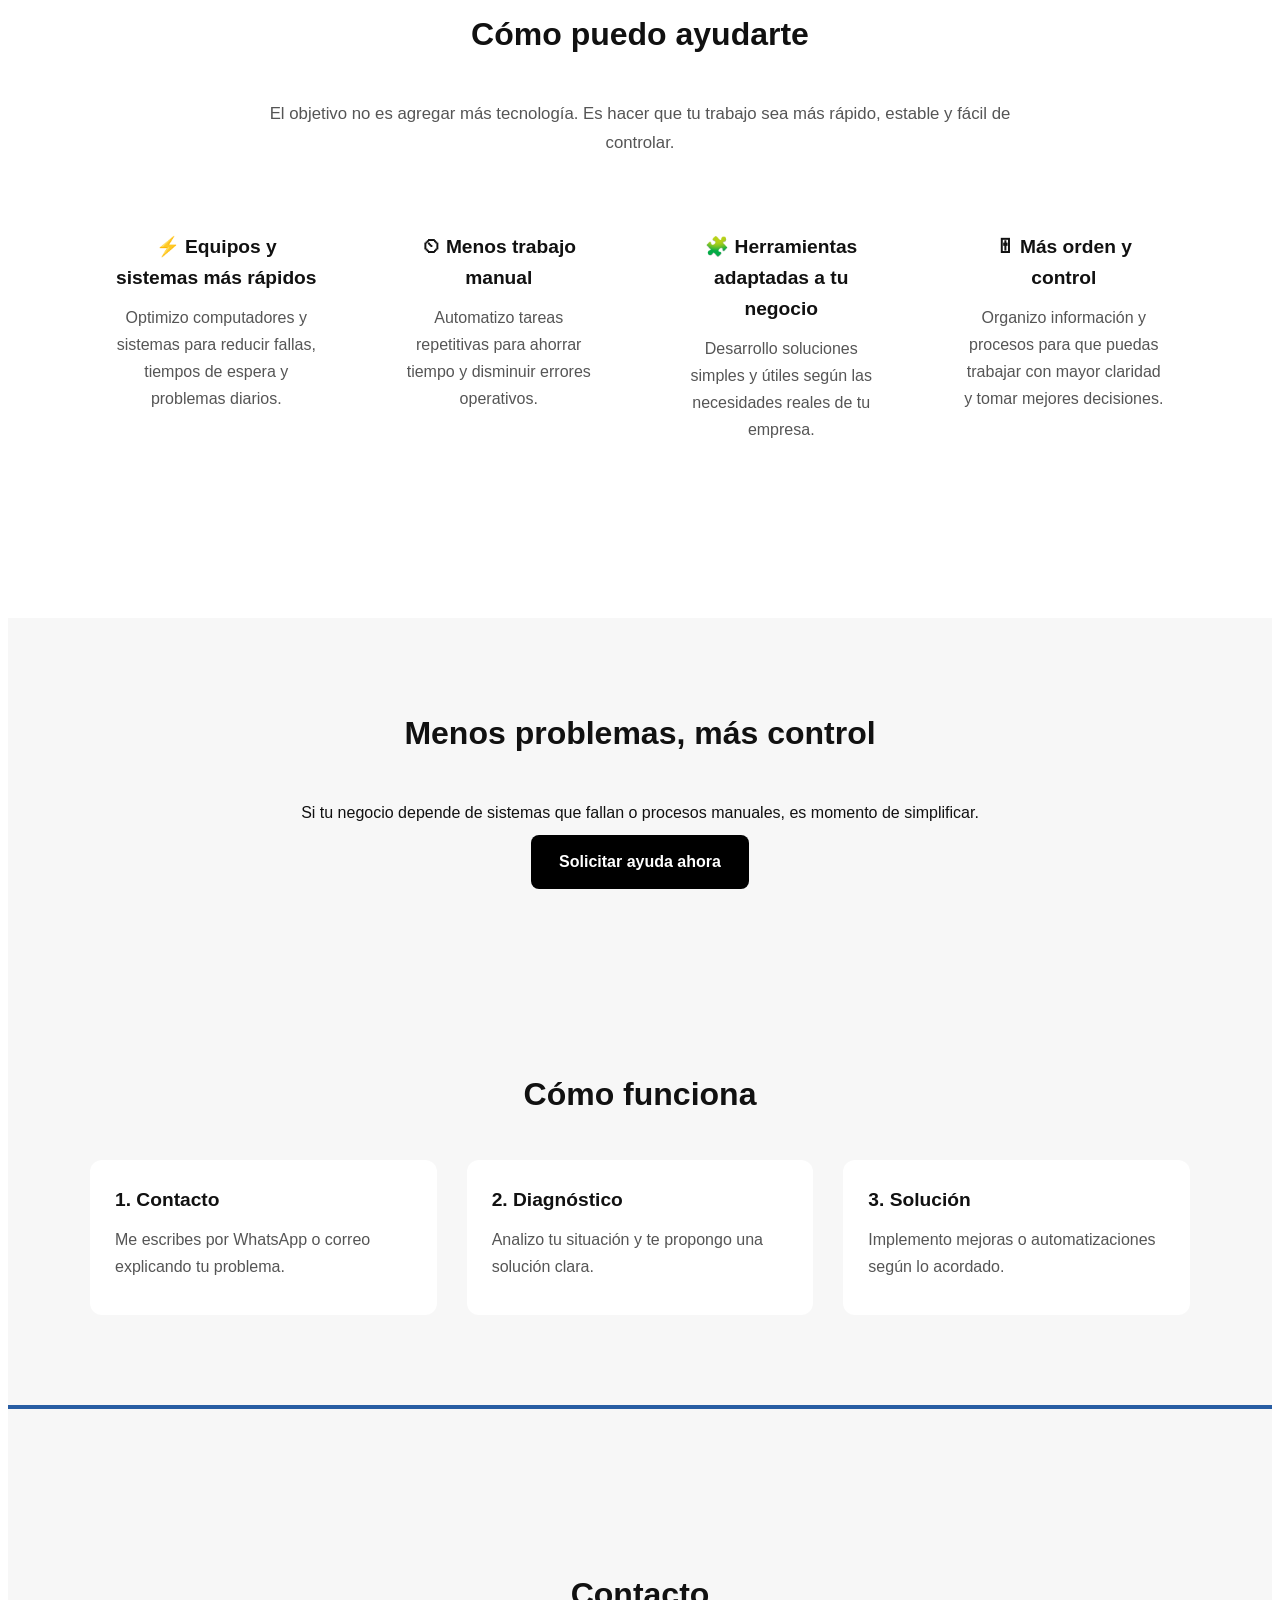
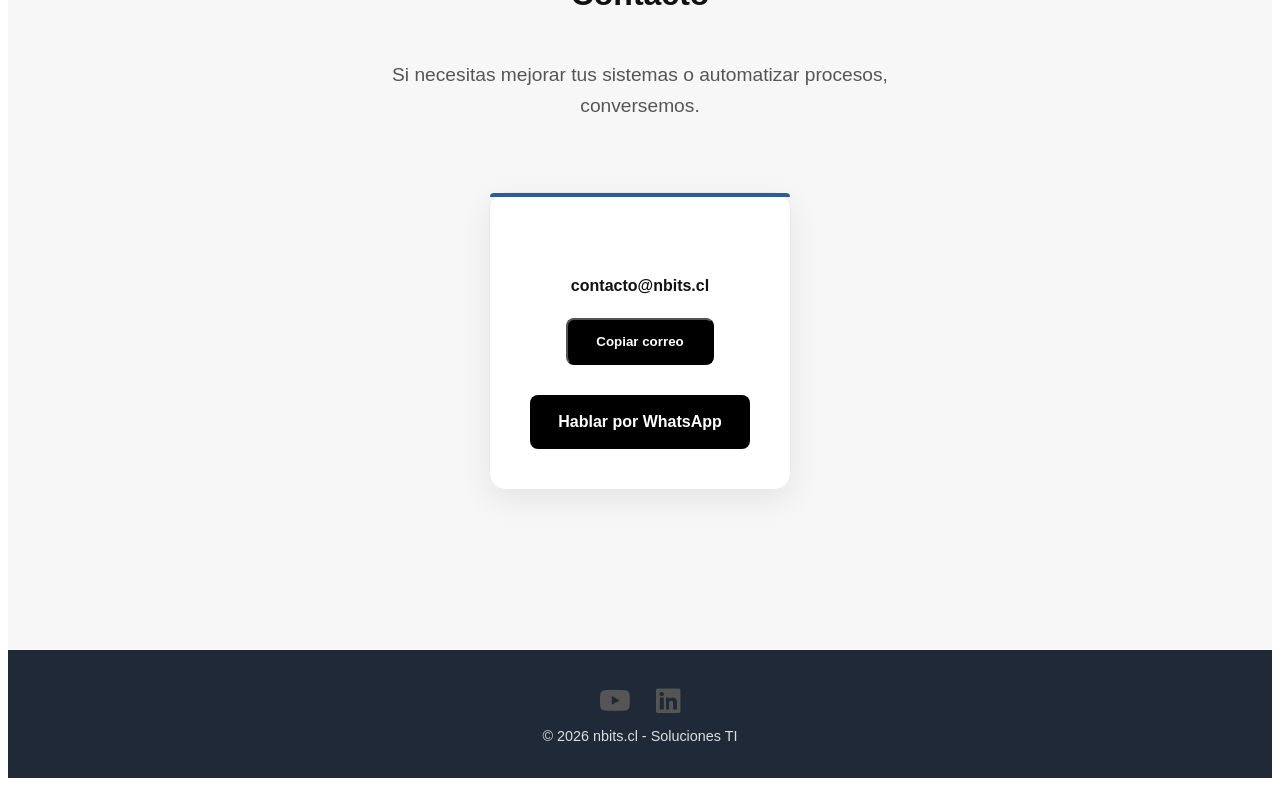
==== commit cece3065: "Add social media links to footer and include Font Awesome for icons" ====
--- a/index.html
+++ b/index.html
@@ -95,6 +95,7 @@
     <link rel="stylesheet" href="css/components.css">
     <link rel="stylesheet" href="css/footer.css">
     <link rel="icon" href="assets/favicon.png">
+    <link rel="stylesheet" href="https://cdnjs.cloudflare.com/ajax/libs/font-awesome/6.5.2/css/all.min.css">
 </head>
 
 <body>
@@ -342,32 +343,12 @@
         </div>
     </section>
 
-    <!-- <section id="contacto">
-        <div class="container">
-            <h2>Contacto</h2>
-            <p class="subtext">
-                Si necesitas mejorar tus sistemas o automatizar procesos, conversemos.
-            </p>
-
-            <div class="contact-actions">
-                <div class="email-box">
-                    <span id="email">contacto@nbits.cl</span>
-                    <button onclick="copiarEmail()" class="btn">Copiar correo</button>
-                </div>
-                <a id="btn-wa"
-                    href="https://wa.me/56987768389?text=Hola,%20vi%20tu%20sitio%20nbits.cl%20y%20quiero%20consultar"
-                    class="btn-whatsapp" target="_blank">
-                    <svg width="20" height="20" viewBox="0 0 24 24" fill="currentColor" style="margin-right: 8px;">
-                        <path
-                            d="M17.472 14.382c-.297-.149-1.758-.867-2.03-.967-.273-.099-.471-.148-.67.15-.197.297-.767.966-.94 1.164-.173.199-.347.223-.644.075-.297-.15-1.255-.463-2.39-1.475-.883-.788-1.48-1.761-1.653-2.059-.173-.297-.018-.458.13-.606.134-.133.298-.347.446-.52.149-.174.198-.298.298-.497.099-.198.05-.371-.025-.52-.075-.149-.669-1.612-.916-2.207-.242-.579-.487-.5-.669-.51-.173-.008-.371-.01-.57-.01-.198 0-.52.074-.792.372-.272.297-1.04 1.016-1.04 2.479 0 1.462 1.065 2.875 1.213 3.074.149.198 2.096 3.2 5.077 4.487.709.306 1.262.489 1.694.625.712.227 1.36.195 1.871.118.571-.085 1.758-.719 2.006-1.413.248-.694.248-1.289.173-1.413-.074-.124-.272-.198-.57-.347m-5.421 7.403h-.004a9.87 9.87 0 01-5.031-1.378l-.361-.214-3.741.982.998-3.648-.235-.374a9.86 9.86 0 01-1.51-5.26c.001-5.45 4.436-9.884 9.888-9.884 2.64 0 5.122 1.03 6.988 2.898a9.825 9.825 0 012.893 6.994c-.003 5.45-4.437 9.884-9.885 9.884m8.413-18.297A11.815 11.815 0 0012.05 0C5.495 0 .16 5.335.157 11.892c0 2.096.547 4.142 1.588 5.945L0 24l6.335-1.662c1.72.937 3.659 1.432 5.631 1.433h.005c6.554 0 11.89-5.335 11.893-11.893a11.821 11.821 0 00-3.48-8.413Z" />
-                    </svg>
-                    Hablar por WhatsApp
-                </a>
-            </div>
-        </div>
-    </section> -->
-
     <footer>
+        <div class="footer-social">
+            <a href="https://www.youtube.com/@networkingcode" target="_blank" rel="noopener noreferrer" aria-label="YouTube"><i class="fab fa-youtube"></i></a>
+            <a href="https://www.linkedin.com/in/networkingcode" target="_blank" rel="noopener noreferrer"aria-label="LinkedIn"><i class="fab fa-linkedin"></i>
+            </a>
+        </div>
         <p>© 2026 nbits.cl - Soluciones TI</p>
     </footer>
 
--- a/css/footer.css
+++ b/css/footer.css
@@ -9,4 +9,15 @@
     margin: 0;
     opacity: 0.85;
     font-size: 0.9rem;
+}
+
+.footer-social a {
+    font-size: 28px;
+    color: #555;
+    margin: 0 10px;
+    transition: 0.3s;
+}
+
+.footer-social a:hover {
+    color: #285da3;
 }
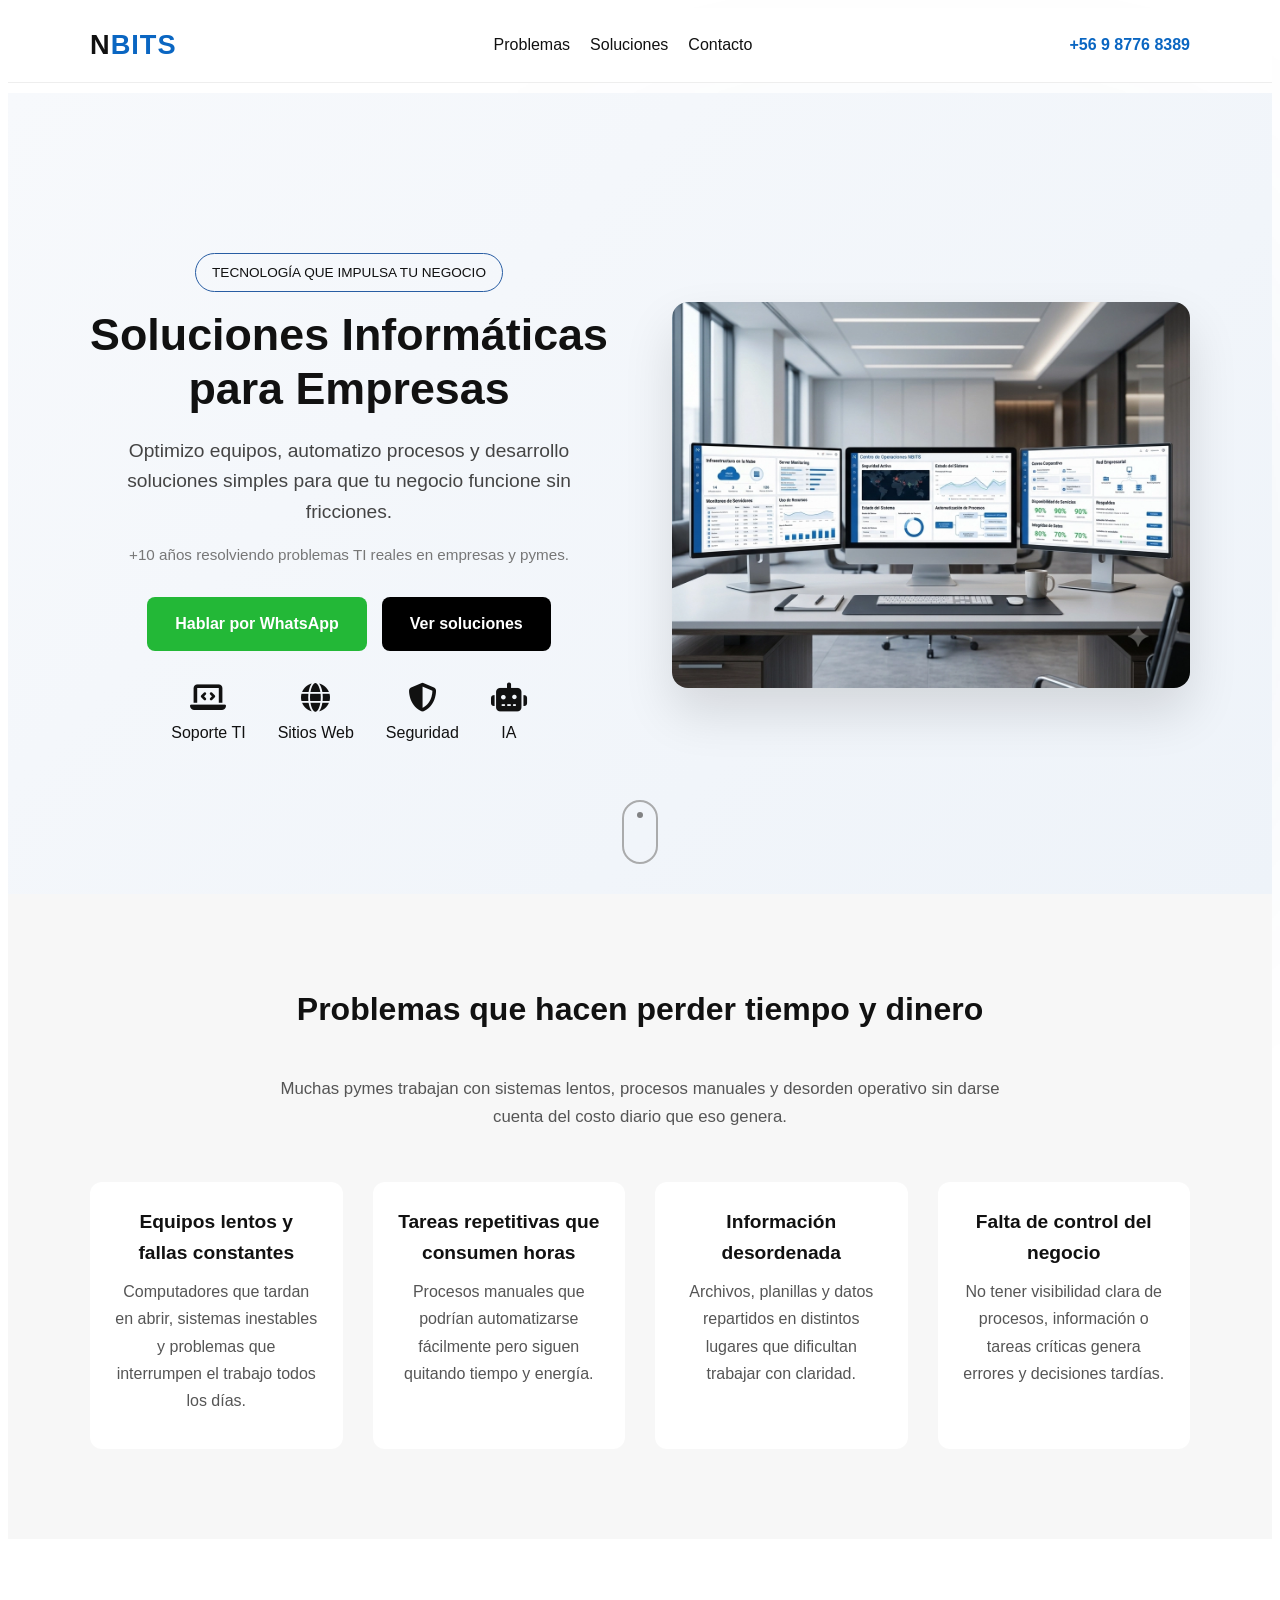
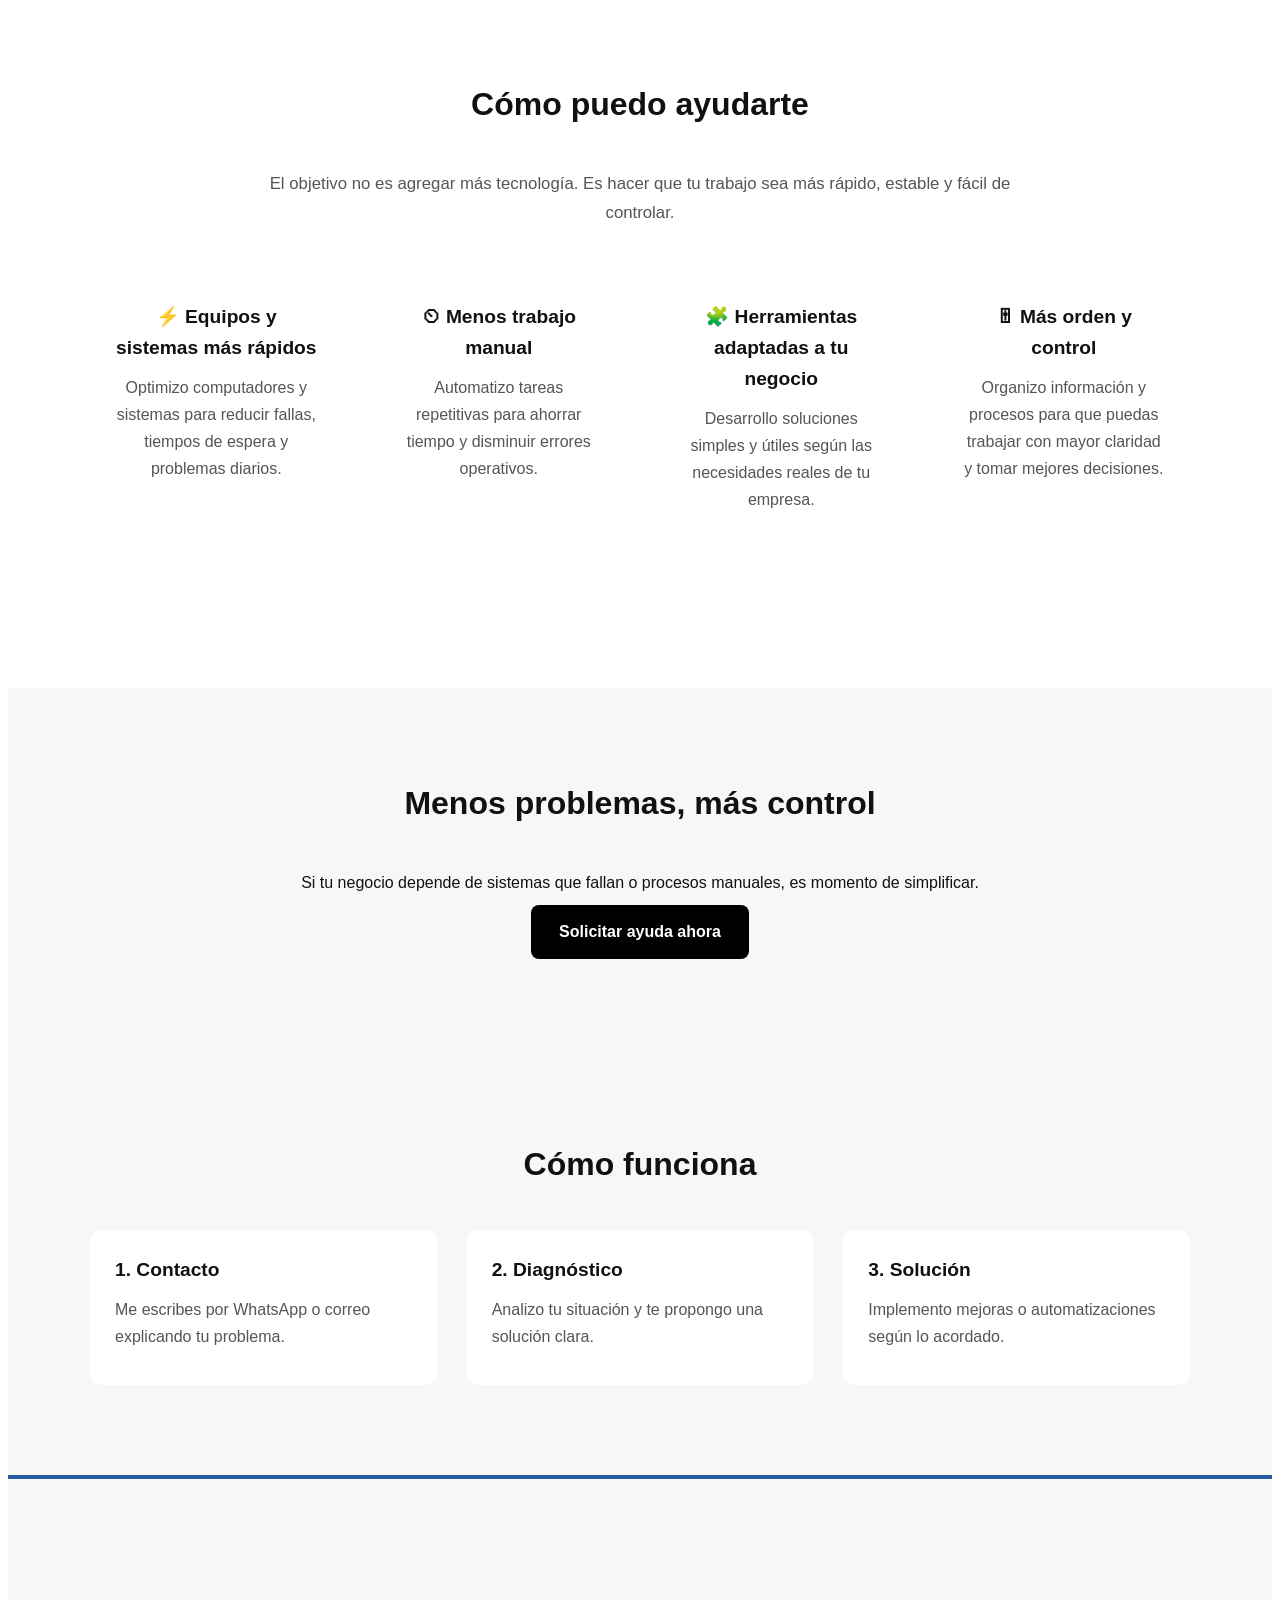
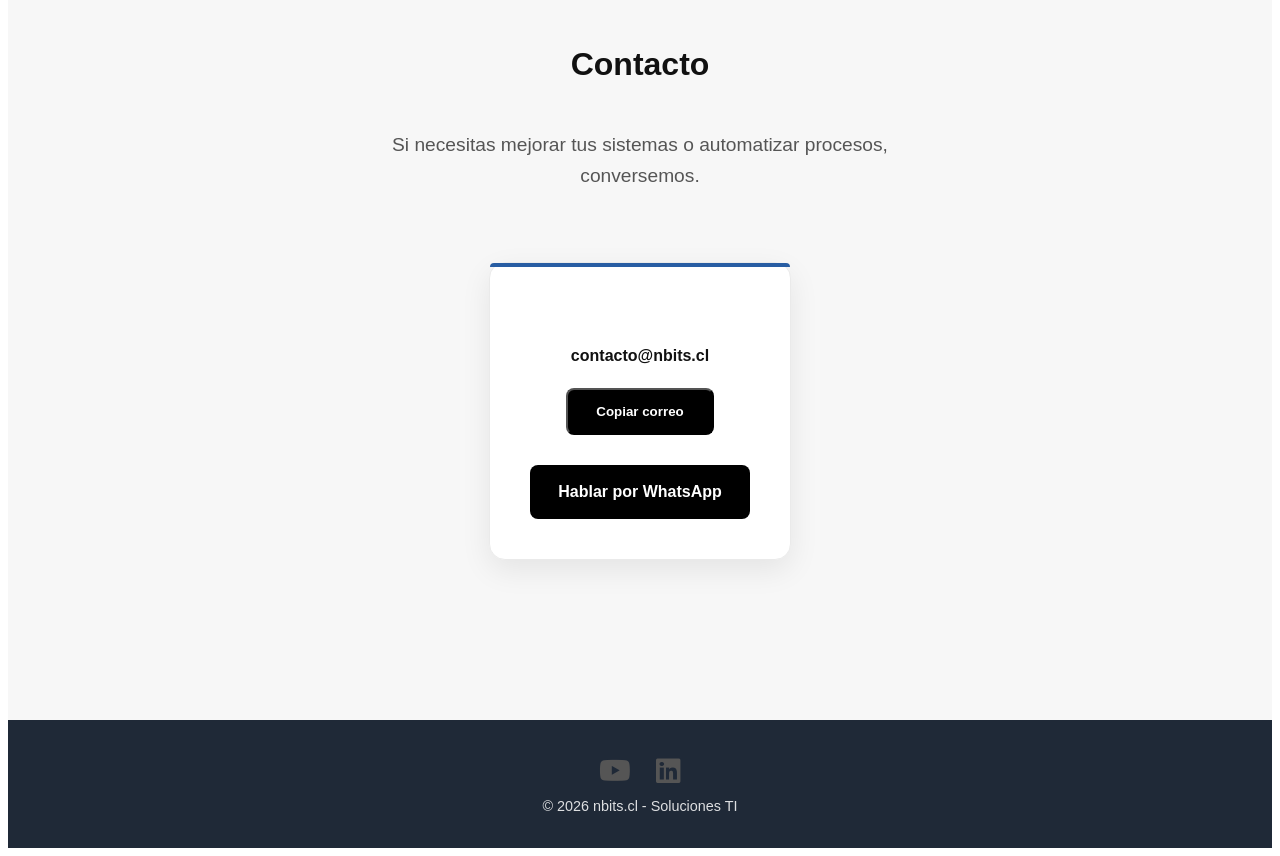
==== commit 1a20529a: "Implement refactoring of core modules for improved performance and maintainability" ====
--- a/index.html
+++ b/index.html
@@ -32,7 +32,11 @@
 
     <meta property="og:url" content="https://nbits.cl">
 
-    <meta property="og:image" content="https://nbits.cl/img/preview.jpg">
+    <meta property="og:image" content="https://nbits.cl/assets/img/preview.png">
+
+    <meta property="og:image:width" content="1200">
+
+    <meta property="og:image:height" content="630">
 
     <meta property="og:locale" content="es_CL">
 
@@ -43,9 +47,9 @@
 
     <meta name="twitter:title" content="NBits | Soporte TI e IA">
 
-    <meta name="twitter:description" content="Soporte TI, automatización y desarrollo web en Puerto Montt y Chile.">
-
-    <meta name="twitter:image" content="https://nbits.cl/img/preview.jpg">
+    <meta name="twitter:description" content="Soporte TI, automatización y desarrollo web">
+
+    <meta name="twitter:image" content="https://nbits.cl/assets/img/preview.png">
 
     <!-- Tema navegador móvil -->
     <meta name="theme-color" content="#285da3">
@@ -129,30 +133,73 @@
 
 
     <header class="hero">
-        <div class="container hero-content">
-
-            <h1>
-                ¿Tus sistemas fallan o te hacen perder tiempo?
-            </h1>
-
-            <p class="subtext">
-                Optimizo equipos, automatizo procesos y desarrollo soluciones simples para que tu negocio funcione sin
-                fricciones.
-            </p>
-
-            <p class="trust">
-                +10 años resolviendo problemas TI reales en empresas y pymes.
-            </p>
-
-            <div class="actions">
-                <a href="https://wa.me/56987768389?text=Hola,%20necesito%20ayuda%20con%20mis%20sistemas"
-                    class="btn primary" target="_blank">
-                    Hablar por WhatsApp
-                </a>
-
-                <a href="#soluciones" class="btn secondary">
-                    Ver soluciones
-                </a>
+
+        <div class="container hero-wrapper">
+
+            <div class="hero-content">
+
+                <span class="hero-badge">
+                    TECNOLOGÍA QUE IMPULSA TU NEGOCIO
+                </span>
+
+                <h1>
+                    Soluciones Informáticas
+                    para Empresas
+                </h1>
+
+                <p class="subtext">
+                    Optimizo equipos, automatizo procesos y desarrollo
+                    soluciones simples para que tu negocio funcione
+                    sin fricciones.
+                </p>
+
+                <p class="trust">
+                    +10 años resolviendo problemas TI reales en empresas y pymes.
+                </p>
+
+                <div class="actions">
+
+                    <a href="https://wa.me/56987768389?text=Hola,%20necesito%20ayuda%20con%20mis%20sistemas"
+                        class="btn primary" target="_blank">
+                        Hablar por WhatsApp
+                    </a>
+
+                    <a href="#soluciones" class="btn secondary">
+                        Ver soluciones
+                    </a>
+
+                </div>
+
+                <div class="hero-services">
+
+                    <div>
+                        <i class="fas fa-laptop-code"></i>
+                        <span>Soporte TI</span>
+                    </div>
+
+                    <div>
+                        <i class="fas fa-globe"></i>
+                        <span>Sitios Web</span>
+                    </div>
+
+                    <div>
+                        <i class="fas fa-shield-alt"></i>
+                        <span>Seguridad</span>
+                    </div>
+
+                    <div>
+                        <i class="fas fa-robot"></i>
+                        <span>IA</span>
+                    </div>
+
+                </div>
+
+            </div>
+
+            <div class="hero-image">
+
+                <img src="assets/img/hero-operaciones.webp" alt="Centro de operaciones tecnológicas">
+
             </div>
 
         </div>
@@ -160,6 +207,7 @@
         <a href="#problemas" class="scroll-down">
             <span></span>
         </a>
+
     </header>
 
     <section id="problemas">
@@ -345,8 +393,10 @@
 
     <footer>
         <div class="footer-social">
-            <a href="https://www.youtube.com/@networkingcode" target="_blank" rel="noopener noreferrer" aria-label="YouTube"><i class="fab fa-youtube"></i></a>
-            <a href="https://www.linkedin.com/in/networkingcode" target="_blank" rel="noopener noreferrer"aria-label="LinkedIn"><i class="fab fa-linkedin"></i>
+            <a href="https://www.youtube.com/@networkingcode" target="_blank" rel="noopener noreferrer"
+                aria-label="YouTube"><i class="fab fa-youtube"></i></a>
+            <a href="https://www.linkedin.com/in/networkingcode" target="_blank" rel="noopener noreferrer"
+                aria-label="LinkedIn"><i class="fab fa-linkedin"></i>
             </a>
         </div>
         <p>© 2026 nbits.cl - Soluciones TI</p>
--- a/css/header.css
+++ b/css/header.css
@@ -1,57 +1,156 @@
+/* Encabezado principal de la página.
+   Centra el contenido y agrega espacios internos
+   y externos para separarlo del resto del sitio. */
 header {
     text-align: center;
     padding: 60px 20px 80px;
     margin-top: 60px;
 }
 
+/* Título principal dentro del encabezado.
+   Define un tamaño destacado y mejora la legibilidad
+   mediante el espaciado vertical. */
 header h1 {
     font-size: 2.5rem;
     line-height: 1.3;
     margin-bottom: 20px;
 }
 
-/* .hero {
-    margin-top: 10px;
-    text-align: center;
-    padding: 10px 20px 100px;
-    background: linear-gradient(to bottom, #285da3, #f7f7f7);
-}
- */
+/* Sección principal Hero del sitio.
+   Ocupa gran parte de la pantalla, centra el contenido
+   y aplica el fondo degradado que representa la identidad
+   visual de la cabecera. También sirve como contenedor
+   para elementos posicionados de forma absoluta. */
 .hero {
     min-height: 80vh;
     margin-top: 10px;
     display: flex;
     align-items: flex-start;
     justify-content: center;
-    text-align: center;    
-    padding: 10px 20px 1px;
-    background: linear-gradient(to bottom, #285da3, #f7f7f7);
+    text-align: center;
+    padding: 80px 20px 1px;
+    background:
+        linear-gradient(135deg,
+            #f7f9fc 0%,
+            #eef3f9 100%);
     position: relative;
 }
 
+
+.hero-wrapper {
+    display: grid;
+    grid-template-columns: 1fr 1fr;
+    align-items: center;
+    gap: 4rem;
+}
+
+.hero-image::before {
+    content: "";
+
+    position: absolute;
+
+    width: 500px;
+    height: 500px;
+
+    background: #285da3;
+
+    filter: blur(150px);
+
+    opacity: .15;
+
+    z-index: -1;
+}
+
+.hero-image img {
+    width: 100%;
+    border-radius: 16px;
+
+    box-shadow:
+        0 25px 50px rgba(0, 0, 0, .12);
+
+    transition: .3s;
+}
+
+.hero-services {
+    display: flex;
+    justify-content:center;
+    align-items: center;
+    gap: 2rem;
+    margin-top: 2rem;
+    flex-wrap: wrap;
+    
+}
+
+.hero-services div {
+    display: flex;
+    flex-direction: column;
+    gap: .5rem;
+}
+
+.hero-services i {
+    font-size: 1.8rem;
+}
+
+.hero-badge {
+    display: inline-block;
+    padding: .5rem 1rem;
+    border: 1px solid #285da3;
+    border-radius: 999px;
+    font-size: .85rem;
+    margin-bottom: 1rem;
+}
+
+@media (max-width: 992px) {
+
+    .hero-wrapper {
+        grid-template-columns: 1fr;
+    }
+
+    .hero-image {
+        order: -1;
+        position: relative;
+    }
+
+}
+
+/* Contenedor interno del Hero.
+   Limita el ancho máximo del contenido para mantener
+   una lectura cómoda en pantallas grandes. */
 .hero-content {
     max-width: 800px;
     margin: 0 auto;
 }
 
+/* Título principal de la sección Hero.
+   Se muestra con un tamaño destacado para captar
+   la atención del visitante. */
 .hero h1 {
     font-size: 2.8rem;
     line-height: 1.2;
     margin-bottom: 20px;
 }
 
+/* Texto descriptivo principal del Hero.
+   Entrega información complementaria al título
+   con una apariencia visual más suave. */
 .hero .subtext {
     font-size: 1.2rem;
     color: #444;
     margin-bottom: 15px;
 }
 
+/* Texto de confianza o credibilidad.
+   Utilizado para mostrar mensajes de respaldo,
+   experiencia o garantías al usuario. */
 .hero .trust {
     font-size: 0.95rem;
     color: #777;
     margin-bottom: 30px;
 }
 
+/* Estado inicial de los elementos animados.
+   Los mantiene ocultos y ligeramente desplazados
+   hasta que se ejecuta la animación de entrada. */
 .hero h1,
 .hero .subtext,
 .hero .trust,
@@ -61,58 +160,64 @@
     animation: fadeUp 0.6s ease forwards;
 }
 
+/* Retrasa ligeramente la aparición del subtítulo
+   para crear una secuencia visual más atractiva. */
 .hero .subtext {
     animation-delay: 0.1s;
 }
 
+/* Retrasa la aparición del texto de confianza,
+   reforzando el efecto escalonado de entrada. */
 .hero .trust {
     animation-delay: 0.2s;
 }
 
+/* Retrasa la aparición de los botones o acciones
+   principales para completar la secuencia animada. */
 .hero .actions {
     animation-delay: 0.3s;
 }
 
+/* Indicador visual para invitar al usuario
+   a desplazarse hacia el contenido inferior.
+   Se posiciona al fondo de la sección Hero. */
 .scroll-down {
     position: absolute;
     bottom: 30px;
     left: 50%;
-
     transform: translateX(-50%);
-
     width: 32px;
     height: 50px;
-
     border: 2px solid #999;
     border-radius: 20px;
-
     display: flex;
     justify-content: center;
     align-items: flex-start;
-
     padding-top: 10px;
-
     text-decoration: none;
-
     opacity: 0.8;
-
     transition: all 0.2s ease;
 }
 
+/* Punto animado dentro del indicador de scroll.
+   Simula el movimiento de desplazamiento hacia abajo. */
 .scroll-down span {
     width: 6px;
     height: 6px;
-
     background: #666;
     border-radius: 50%;
-
     animation: scrollAnim 1.5s infinite;
 }
 
+/* Efecto visual al pasar el cursor sobre
+   el indicador de desplazamiento. */
 .scroll-down:hover {
     border-color: #0A66C2;
 }
 
+/* Animación del punto indicador de scroll.
+   Produce la sensación de movimiento descendente
+   para sugerir que existe más contenido debajo. */
 @keyframes scrollAnim {
 
     0% {
@@ -134,10 +239,13 @@
     }
 }
 
-
-
+/* Animación de rebote vertical.
+   Puede utilizarse para llamar la atención
+   sobre elementos interactivos. */
 @keyframes bounce {
-    0%, 100% {
+
+    0%,
+    100% {
         transform: translateY(0);
     }
 
@@ -146,13 +254,20 @@
     }
 }
 
+/* Animación de aparición progresiva.
+   Hace visible un elemento mientras lo desplaza
+   suavemente desde una posición inferior. */
 @keyframes fadeUp {
+
     to {
         opacity: 1;
         transform: translateY(0);
     }
 }
 
+/* Logotipo textual del sitio.
+   Define una apariencia destacada y mejora
+   la percepción de marca dentro del menú. */
 .logo {
     font-size: 1.7rem;
     font-weight: 800;
@@ -163,15 +278,22 @@
     transition: all 0.2s ease;
 }
 
+/* Parte destacada del logotipo.
+   Permite resaltar una sección específica
+   mediante un color diferente. */
 .logo span {
     color: #0A66C2;
 }
 
+/* Efecto visual al pasar el cursor sobre
+   el logotipo para reforzar la interacción. */
 .logo:hover {
     transform: scale(1.03);
 }
 
-/* NAVBAR BASE */
+/* Barra de navegación principal.
+   Permanece visible al hacer scroll y se mantiene
+   por encima del resto de elementos de la página. */
 .navbar {
     position: sticky;
     top: 0;
@@ -180,28 +302,37 @@
     z-index: 1000;
 }
 
+/* Contenedor interno de la barra de navegación.
+   Organiza y distribuye los elementos del menú
+   manteniendo un ancho máximo controlado. */
 .nav-container {
     max-width: 1100px;
     margin: 0 auto;
     padding: 15px 20px;
-
     display: flex;
     justify-content: space-between;
     align-items: center;
 }
 
-/* LINKS */
+/* Grupo de enlaces de navegación.
+   Organiza los enlaces horizontalmente y define
+   la separación entre cada uno de ellos. */
 .nav-links {
     display: flex;
     gap: 20px;
 }
 
+/* Estilo base de los enlaces del menú.
+   Mantiene una apariencia limpia y consistente. */
 .nav-links a {
     text-decoration: none;
     color: #111;
     font-weight: 500;
 }
 
+/* Enlace telefónico destacado.
+   Se utiliza para resaltar el contacto directo
+   dentro de la navegación principal. */
 .nav-phone {
     text-decoration: none;
     color: #0A66C2;
@@ -209,27 +340,31 @@
     transition: all 0.2s ease;
 }
 
+/* Efecto visual al interactuar con
+   el enlace telefónico. */
 .nav-phone:hover {
     opacity: 0.8;
 }
 
-/* BOTÓN HAMBURGUESA */
+/* Botón hamburguesa para dispositivos móviles.
+   Permite mostrar u ocultar el menú responsive. */
 .menu-toggle {
     display: none;
     font-size: 1.8rem;
     cursor: pointer;
 }
 
-/* Animación de las rayitas del botón */
+/* Estado activo del botón hamburguesa.
+   Indica visualmente que el menú se encuentra abierto. */
 .menu-toggle.active {
     transform: rotate(90deg);
-    /* El botón gira */
     color: red;
-    /* O cambia de color para notar el cambio */
     transition: 0.3s ease;
 }
 
-/* MOBILE */
+/* Adaptación del menú para pantallas pequeñas.
+   Convierte la navegación horizontal en un menú
+   desplegable optimizado para móviles. */
 @media (max-width: 768px) {
 
     .nav-links {
@@ -246,25 +381,31 @@
         border-top: 1px solid #eee;
     }
 
+    /* Muestra el menú móvil cuando se activa
+       mediante JavaScript. */
     .nav-links.active {
         display: flex;
     }
 
+    /* Hace visible el botón hamburguesa
+       únicamente en dispositivos móviles. */
     .menu-toggle {
         display: block;
     }
 }
 
-/* Ajuste vital para móviles */
+/* Ajustes específicos del Hero para móviles.
+   Reduce espacios y mejora el aprovechamiento
+   de la pantalla en dispositivos pequeños. */
 @media (max-width: 768px) {
     .hero {
-        /* En móviles, menos es más: 40px arriba y 30px abajo */
         padding: 10px 15px 30px;
         margin-top: 50px;
-        /* Si el menú móvil es más pequeño */
-    }
-}
-
+    }
+}
+
+/* Oculta el número telefónico en móviles
+   para simplificar la navegación y ahorrar espacio. */
 @media (max-width: 768px) {
     .nav-phone {
         display: none;
